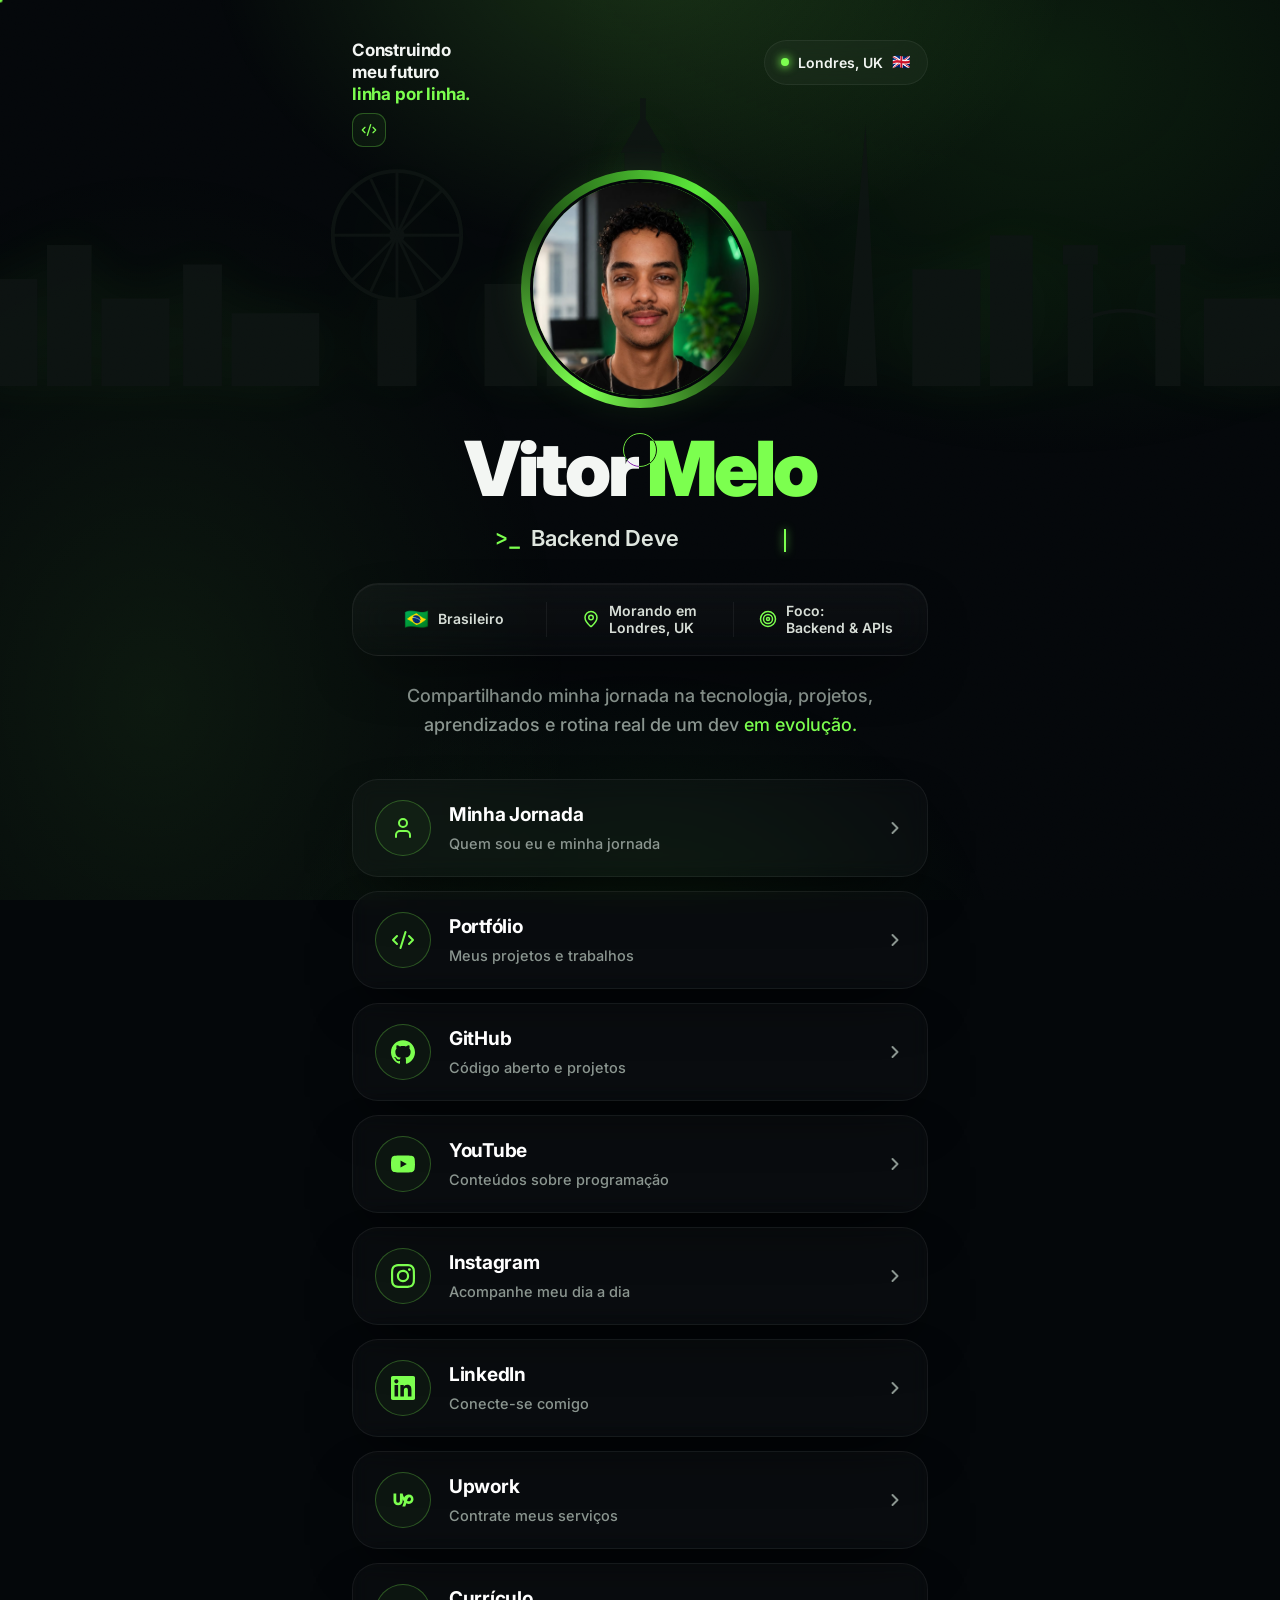
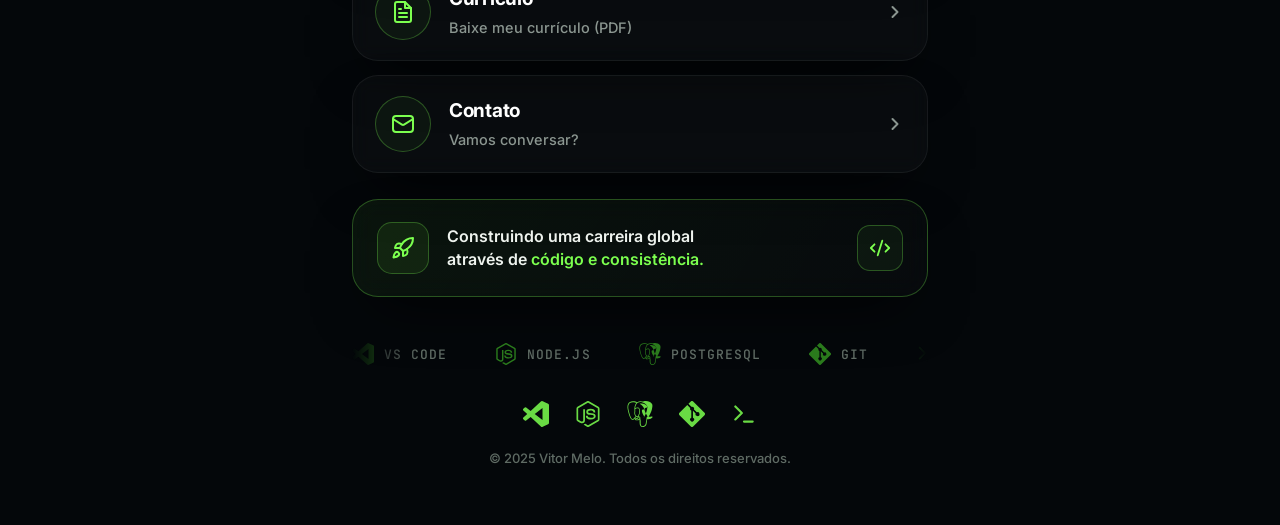
==== index.html @ 587b2565 ""feat: create premium interactive resume with PDF preview and download"" ====
<!DOCTYPE html>
<html lang="pt-BR">

<head>
    <meta charset="UTF-8" />
    <meta name="viewport" content="width=device-width, initial-scale=1.0" />
    <meta name="theme-color" content="#04070a" />
    <meta name="description"
        content="Vitor Melo — Backend Developer. Construindo uma carreira global através de código e consistência." />
    <title>Vitor Melo · Backend Developer</title>
    <link rel="preconnect" href="https://fonts.googleapis.com" />
    <link rel="preconnect" href="https://fonts.gstatic.com" crossorigin />
    <link
        href="https://fonts.googleapis.com/css2?family=Inter:wght@400;500;600;700;800;900&family=JetBrains+Mono:wght@400;500;600&display=swap"
        rel="stylesheet" />
    <link rel="stylesheet" href="pages/principal/style.css" />
</head>

<body>
    <!-- ==================== SVG SPRITE ==================== -->
    <svg class="sprite" aria-hidden="true" width="0" height="0" style="position:absolute">
        <defs>
            <symbol id="ic-user" viewBox="0 0 24 24">
                <g fill="none" stroke="currentColor" stroke-width="2" stroke-linecap="round" stroke-linejoin="round">
                    <path d="M19 21v-2a4 4 0 0 0-4-4H9a4 4 0 0 0-4 4v2" />
                    <circle cx="12" cy="7" r="4" />
                </g>
            </symbol>
            <symbol id="ic-code" viewBox="0 0 24 24">
                <g fill="none" stroke="currentColor" stroke-width="2" stroke-linecap="round" stroke-linejoin="round">
                    <path d="m18 16 4-4-4-4" />
                    <path d="m6 8-4 4 4 4" />
                    <path d="m14.5 4-5 16" />
                </g>
            </symbol>
            <symbol id="ic-file" viewBox="0 0 24 24">
                <g fill="none" stroke="currentColor" stroke-width="2" stroke-linecap="round" stroke-linejoin="round">
                    <path d="M14 2H6a2 2 0 0 0-2 2v16a2 2 0 0 0 2 2h12a2 2 0 0 0 2-2V8z" />
                    <path d="M14 2v6h6" />
                    <path d="M16 13H8" />
                    <path d="M16 17H8" />
                    <path d="M10 9H8" />
                </g>
            </symbol>
            <symbol id="ic-mail" viewBox="0 0 24 24">
                <g fill="none" stroke="currentColor" stroke-width="2" stroke-linecap="round" stroke-linejoin="round">
                    <rect width="20" height="16" x="2" y="4" rx="3" />
                    <path d="m22 7-8.97 5.7a1.94 1.94 0 0 1-2.06 0L2 7" />
                </g>
            </symbol>
            <symbol id="ic-pin" viewBox="0 0 24 24">
                <g fill="none" stroke="currentColor" stroke-width="2" stroke-linecap="round" stroke-linejoin="round">
                    <path
                        d="M20 10c0 4.993-5.539 10.193-7.399 11.799a1 1 0 0 1-1.202 0C9.539 20.193 4 14.993 4 10a8 8 0 0 1 16 0" />
                    <circle cx="12" cy="10" r="3" />
                </g>
            </symbol>
            <symbol id="ic-target" viewBox="0 0 24 24">
                <g fill="none" stroke="currentColor" stroke-width="2" stroke-linecap="round" stroke-linejoin="round">
                    <circle cx="12" cy="12" r="10" />
                    <circle cx="12" cy="12" r="6" />
                    <circle cx="12" cy="12" r="2" />
                </g>
            </symbol>
            <symbol id="ic-terminal" viewBox="0 0 24 24">
                <g fill="none" stroke="currentColor" stroke-width="2" stroke-linecap="round" stroke-linejoin="round">
                    <polyline points="4 17 10 11 4 5" />
                    <line x1="12" x2="20" y1="19" y2="19" />
                </g>
            </symbol>
            <symbol id="ic-rocket" viewBox="0 0 24 24">
                <g fill="none" stroke="currentColor" stroke-width="2" stroke-linecap="round" stroke-linejoin="round">
                    <path
                        d="M4.5 16.5c-1.5 1.26-2 5-2 5s3.74-.5 5-2c.71-.84.7-2.13-.09-2.91a2.18 2.18 0 0 0-2.91-.09z" />
                    <path
                        d="m12 15-3-3a22 22 0 0 1 2-3.95A12.88 12.88 0 0 1 22 2c0 2.72-.78 7.5-6 11a22.35 22.35 0 0 1-4 2z" />
                    <path d="M9 12H4s.55-3.03 2-4c1.62-1.08 5 0 5 0" />
                    <path d="M12 15v5s3.03-.55 4-2c1.08-1.62 0-5 0-5" />
                </g>
            </symbol>
            <symbol id="ic-chev" viewBox="0 0 24 24">
                <path fill="none" stroke="currentColor" stroke-width="2.4" stroke-linecap="round"
                    stroke-linejoin="round" d="m9 18 6-6-6-6" />
            </symbol>
            <symbol id="ic-github" viewBox="0 0 24 24">
                <path fill="currentColor"
                    d="M12 .297c-6.63 0-12 5.373-12 12 0 5.303 3.438 9.8 8.205 11.385.6.113.82-.258.82-.577 0-.285-.01-1.04-.015-2.04-3.338.724-4.042-1.61-4.042-1.61C4.422 18.07 3.633 17.7 3.633 17.7c-1.087-.744.084-.729.084-.729 1.205.084 1.838 1.236 1.838 1.236 1.07 1.835 2.809 1.305 3.495.998.108-.776.417-1.305.76-1.605-2.665-.3-5.466-1.332-5.466-5.93 0-1.31.465-2.38 1.235-3.22-.135-.303-.54-1.523.105-3.176 0 0 1.005-.322 3.3 1.23.96-.267 1.98-.399 3-.405 1.02.006 2.04.138 3 .405 2.28-1.552 3.285-1.23 3.285-1.23.645 1.653.24 2.873.12 3.176.765.84 1.23 1.91 1.23 3.22 0 4.61-2.805 5.625-5.475 5.92.42.36.81 1.096.81 2.22 0 1.606-.015 2.896-.015 3.286 0 .315.21.69.825.57C20.565 22.092 24 17.592 24 12.297c0-6.627-5.373-12-12-12" />
            </symbol>
            <symbol id="ic-youtube" viewBox="0 0 24 24">
                <path fill="currentColor"
                    d="M23.498 6.186a3.016 3.016 0 0 0-2.122-2.136C19.505 3.545 12 3.545 12 3.545s-7.505 0-9.377.505A3.017 3.017 0 0 0 .502 6.186C0 8.07 0 12 0 12s0 3.93.502 5.814a3.016 3.016 0 0 0 2.122 2.136c1.871.505 9.376.505 9.376.505s7.505 0 9.377-.505a3.015 3.015 0 0 0 2.122-2.136C24 15.93 24 12 24 12s0-3.93-.502-5.814zM9.545 15.568V8.432L15.818 12l-6.273 3.568z" />
            </symbol>
            <symbol id="ic-instagram" viewBox="0 0 24 24">
                <path fill="currentColor"
                    d="M7.0301.084c-1.2768.0602-2.1487.264-2.911.5634-.7888.3075-1.4575.72-2.1228 1.3877-.6652.6677-1.075 1.3368-1.3802 2.127-.2954.7638-.4956 1.6365-.552 2.914-.0564 1.2775-.0689 1.6882-.0626 4.947.0062 3.2586.0206 3.6671.0825 4.9473.061 1.2765.264 2.1482.5635 2.9107.308.7889.72 1.4573 1.388 2.1228.6679.6655 1.3365 1.0743 2.1285 1.38.7632.295 1.6361.4961 2.9134.552 1.2773.056 1.6884.069 4.9462.0627 3.2578-.0062 3.668-.0207 4.9478-.0814 1.28-.0607 2.147-.2652 2.9098-.5633.7889-.3086 1.4578-.72 2.1228-1.3881.665-.6682 1.0745-1.3378 1.3795-2.1284.2957-.7632.4966-1.636.552-2.9124.056-1.2809.0692-1.6898.063-4.948-.0063-3.2583-.021-3.6668-.0817-4.9465-.0607-1.2797-.264-2.1487-.5633-2.9117-.3084-.7889-.72-1.4568-1.3876-2.1228C21.2982 1.33 20.628.9208 19.8378.6165 19.074.321 18.2017.1197 16.9244.0645 15.6471.0093 15.236-.005 11.977.0014 8.718.0076 8.31.0215 7.0301.0839m.1402 21.6932c-1.17-.0509-1.8053-.2453-2.2287-.408-.5606-.216-.96-.4771-1.3819-.895-.422-.4178-.6811-.8186-.9-1.378-.1644-.4234-.3624-1.058-.4171-2.228-.0595-1.2645-.072-1.6442-.079-4.848-.007-3.2037.0053-3.583.0607-4.848.05-1.169.2456-1.805.408-2.2282.216-.5613.4762-.96.895-1.3816.4188-.4217.8184-.6814 1.3783-.9003.423-.1651 1.0575-.3614 2.227-.4171 1.2655-.06 1.6447-.072 4.848-.079 3.2033-.007 3.5835.005 4.8495.0608 1.169.0508 1.8053.2445 2.228.408.5608.216.96.4754 1.3816.895.4217.4194.6816.8176.9005 1.3787.1653.4217.3617 1.056.4169 2.2263.0602 1.2655.0739 1.645.0796 4.848.0058 3.203-.0055 3.5834-.061 4.848-.051 1.17-.245 1.8055-.408 2.2294-.216.5604-.4763.96-.8954 1.3814-.419.4215-.8181.6811-1.3783.9-.4224.1649-1.0577.3617-2.2262.4174-1.2656.0595-1.6448.072-4.8493.079-3.2045.007-3.5825-.006-4.848-.0608M16.953 5.5864A1.44 1.44 0 1 0 18.39 4.144a1.44 1.44 0 0 0-1.437 1.4424M5.8385 12.012c.0067 3.4032 2.7706 6.1557 6.173 6.1493 3.4026-.0065 6.157-2.7701 6.1506-6.1733-.0065-3.4032-2.771-6.1565-6.174-6.1498-3.403.0067-6.156 2.771-6.1496 6.1738M8 12.0077a4 4 0 1 1 4.008 3.9921A3.9996 3.9996 0 0 1 8 12.0077" />
            </symbol>
            <symbol id="ic-linkedin" viewBox="0 0 24 24">
                <path fill="currentColor"
                    d="M20.447 20.452h-3.554v-5.569c0-1.328-.027-3.037-1.852-3.037-1.853 0-2.136 1.445-2.136 2.939v5.667H9.351V9h3.414v1.561h.046c.477-.9 1.637-1.85 3.37-1.85 3.601 0 4.267 2.37 4.267 5.455v6.286zM5.337 7.433c-1.144 0-2.063-.926-2.063-2.065 0-1.138.92-2.063 2.063-2.063 1.14 0 2.064.925 2.064 2.063 0 1.139-.925 2.065-2.064 2.065zm1.782 13.019H3.555V9h3.564v11.452zM22.225 0H1.771C.792 0 0 .774 0 1.729v20.542C0 23.227.792 24 1.771 24h20.451C23.2 24 24 23.227 24 22.271V1.729C24 .774 23.2 0 22.225 0z" />
            </symbol>
            <symbol id="ic-vscode" viewBox="0 0 24 24">
                <path fill="currentColor"
                    d="M23.15 2.587L18.21.21a1.494 1.494 0 0 0-1.705.29l-9.46 8.63-4.12-3.128a.999.999 0 0 0-1.276.057L.327 7.261A1 1 0 0 0 .326 8.74L3.899 12 .326 15.26a1 1 0 0 0 .001 1.479L1.65 17.94a.999.999 0 0 0 1.276.057l4.12-3.128 9.46 8.63a1.492 1.492 0 0 0 1.704.29l4.942-2.377A1.5 1.5 0 0 0 24 20.06V3.939a1.5 1.5 0 0 0-.85-1.352zm-5.146 14.861L10.826 12l7.178-5.448v10.896z" />
            </symbol>
            <symbol id="ic-node" viewBox="0 0 24 24">
                <path fill="currentColor"
                    d="M11.998,24c-0.321,0-0.641-0.084-0.922-0.247l-2.936-1.737c-0.438-0.245-0.224-0.332-0.08-0.383 c0.585-0.203,0.703-0.25,1.328-0.604c0.065-0.037,0.151-0.023,0.218,0.017l2.256,1.339c0.082,0.045,0.197,0.045,0.272,0l8.795-5.076 c0.082-0.047,0.134-0.141,0.134-0.238V6.921c0-0.099-0.053-0.192-0.137-0.242l-8.791-5.072c-0.081-0.047-0.189-0.047-0.271,0 L3.075,6.68C2.99,6.729,2.936,6.825,2.936,6.921v10.15c0,0.097,0.054,0.189,0.137,0.235l2.409,1.392 c1.307,0.654,2.108-0.116,2.108-0.89V7.787c0-0.142,0.114-0.253,0.256-0.253h1.115c0.139,0,0.255,0.112,0.255,0.253v10.021 c0,1.745-0.95,2.745-2.604,2.745c-0.508,0-0.909,0-2.026-0.551L2.28,18.675c-0.57-0.329-0.922-0.945-0.922-1.604V6.921 c0-0.659,0.353-1.275,0.922-1.603l8.795-5.082c0.557-0.315,1.296-0.315,1.848,0l8.794,5.082c0.570,0.329,0.924,0.944,0.924,1.603 v10.15c0,0.659-0.354,1.273-0.924,1.604l-8.794,5.078C12.643,23.916,12.324,24,11.998,24z M19.099,13.993 c0-1.9-1.284-2.406-3.987-2.763c-2.731-0.361-3.009-0.548-3.009-1.187c0-0.528,0.235-1.233,2.258-1.233 c1.807,0,2.473,0.389,2.747,1.607c0.024,0.115,0.129,0.199,0.247,0.199h1.141c0.071,0,0.138-0.031,0.186-0.081 c0.048-0.054,0.074-0.123,0.067-0.196c-0.177-2.098-1.571-3.076-4.388-3.076c-2.508,0-4.004,1.058-4.004,2.833 c0,1.925,1.488,2.457,3.895,2.695c2.88,0.282,3.103,0.703,3.103,1.269c0,0.983-0.789,1.402-2.642,1.402 c-2.327,0-2.839-0.584-3.011-1.742c-0.02-0.124-0.126-0.215-0.253-0.215h-1.137c-0.141,0-0.254,0.112-0.254,0.253 c0,1.482,0.806,3.248,4.655,3.248C17.501,16.936,19.099,15.833,19.099,13.993z" />
            </symbol>
            <symbol id="ic-postgres" viewBox="0 0 24 24">
                <path fill="currentColor"
                    d="M23.5594 14.7228a.5269.5269 0 0 0-.0563-.1191c-.139-.2632-.4768-.3418-1.0074-.2321-1.6533.3411-2.2935.1312-2.5256-.0191 1.342-2.0482 2.445-4.522 3.0411-6.8297.2714-1.0507.7982-3.5237.1222-4.7316a1.5641 1.5641 0 0 0-.1509-.235C21.6931.9086 19.8007.0248 17.5099.0005c-1.4947-.0158-2.7705.3461-3.1161.4794a9.449 9.449 0 0 0-.5159-.0816 8.044 8.044 0 0 0-1.3114-.1278c-1.1822-.0184-2.2038.2642-3.0498.8406-.8573-.3211-4.7888-1.645-7.2219.0788C.9359 2.1526.3086 3.8733.4302 6.3043c.0409.818.5069 3.334 1.2423 5.7436.4598 1.5065.9387 2.7019 1.4334 3.582.553.9942 1.1259 1.5933 1.7143 1.7895.4474.1491 1.1327.1441 1.8581-.7279.8012-.9635 1.5903-1.8258 1.9446-2.2069.4351.2355.9064.3625 1.39.3772a.0569.0569 0 0 0 .0004.0041 11.0312 11.0312 0 0 0-.2472.3054c-.3389.4302-.4094.5197-1.5002.7443-.3102.064-1.1344.2339-1.1464.8115-.0025.1224.0329.2309.0919.3268.2269.4231.9216.6097 1.015.6331 1.3345.3335 2.5044.092 3.3714-.6787-.017 2.231.0775 4.4174.3454 5.0874.2212.5529.7618 1.9045 2.4692 1.9043.2505 0 .5263-.0291.8296-.0941 1.7819-.3821 2.5557-1.1696 2.855-2.9059.1503-.8707.4016-2.8753.5388-4.1012.0169-.0703.0357-.1207.057-.1362.0007-.0005.0697-.0471.4272.0307a.3673.3673 0 0 0 .0443.0068l.2539.0223.0149.001c.8468.0384 1.9114-.1426 2.5312-.4308.6438-.2988 1.8057-1.0323 1.5951-1.6698zM2.371 11.8765c-.7435-2.4358-1.1779-4.8851-1.2123-5.5719-.1086-2.1714.4171-3.6829 1.5623-4.4927 1.8367-1.2986 4.8398-.5408 6.108-.13-.0032.0032-.0066.0061-.0098.0094-2.0238 2.044-1.9758 5.536-1.9708 5.7495-.0002.0823.0066.1989.0162.3593.0348.5873.0996 1.6804-.0735 2.9184-.1609 1.1504.1937 2.2764.9728 3.0892.0806.0841.1648.1631.2518.2374-.3468.3714-1.1004 1.1926-1.9025 2.1576-.5677.6825-.9597.5517-1.0886.5087-.3919-.1307-.813-.5871-1.2381-1.3223-.4796-.839-.9635-2.0317-1.4155-3.5126zm6.0072 5.0871c-.1711-.0428-.3271-.1132-.4322-.1772.0889-.0394.2374-.0902.4833-.1409 1.2833-.2641 1.4815-.4506 1.9143-1.0002.0992-.126.2116-.2687.3673-.4426a.3549.3549 0 0 0 .0737-.1298c.1708-.1513.2724-.1099.4369-.0417.156.0646.3078.26.3695.4752.0291.1016.0619.2945-.0452.4444-.9043 1.2658-2.2216 1.2494-3.1676 1.0128zm2.094-3.988-.0525.141c-.133.3566-.2567.6881-.3334 1.003-.6674-.0021-1.3168-.2872-1.8105-.8024-.6279-.6551-.9131-1.5664-.7825-2.5004.1828-1.3079.1153-2.4468.079-3.0586-.005-.0857-.0095-.1607-.0122-.2199.2957-.2621 1.6659-.9962 2.6429-.7724.4459.1022.7176.4057.8305.928.5846 2.7038.0774 3.8307-.3302 4.7363-.084.1866-.1633.3629-.2311.5454zm7.3637 4.5725c-.0169.1768-.0358.376-.0618.5959l-.146.4383a.3547.3547 0 0 0-.0182.1077c-.0059.4747-.054.6489-.115.8693-.0634.2292-.1353.4891-.1794 1.0575-.11 1.4143-.8782 2.2267-2.4172 2.5565-1.5155.3251-1.7843-.4968-2.0212-1.2217a6.5824 6.5824 0 0 0-.0769-.2266c-.2154-.5858-.1911-1.4119-.1574-2.5551.0165-.5612-.0249-1.9013-.3302-2.6462.0044-.2932.0106-.5909.019-.8918a.3529.3529 0 0 0-.0153-.1126 1.4927 1.4927 0 0 0-.0439-.208c-.1226-.4283-.4213-.7866-.7797-.9351-.1424-.059-.4038-.1672-.7178-.0869.067-.276.1831-.5875.309-.9249l.0529-.142c.0595-.16.134-.3257.213-.5012.4265-.9476 1.0106-2.2453.3766-5.1772-.2374-1.0981-1.0304-1.6343-2.2324-1.5098-.7207.0746-1.3799.3654-1.7088.5321a5.6716 5.6716 0 0 0-.1958.1041c.0918-1.1064.4386-3.1741 1.7357-4.4823a4.0306 4.0306 0 0 1 .3033-.276.3532.3532 0 0 0 .1447-.0644c.7524-.5706 1.6945-.8506 2.802-.8325.4091.0067.8017.0339 1.1742.081 1.939.3544 3.2439 1.4468 4.0359 2.3827.8143.9623 1.2552 1.9315 1.4312 2.4543-1.3232-.1346-2.2234.1268-2.6797.779-.9926 1.4189.543 4.1729 1.2811 5.4964.1353.2426.2522.4522.2889.5413.2403.5825.5515.9713.7787 1.2552.0696.087.1372.1714.1885.245-.4008.1155-1.1208.3825-1.0552 1.717zm-1.7154-9.6111c-.0059.3508-.0542.6692-.1054 1.0017-.055.3576-.112.7274-.1264 1.1762-.0142.4368.0404.8909.0932 1.3301.1066.887.216 1.8003-.2075 2.7014a3.5272 3.5272 0 0 1-.1876-.3856c-.0527-.1276-.1669-.3326-.3251-.6162-.6156-1.1041-2.0574-3.6896-1.3193-4.7446.3795-.5427 1.3408-.5661 2.1781-.463zm.2284 7.0137c-.7262-.0509-.8853.109-.9491.109.7262-1.1995.5842-2.3862.4578-3.4385-.0519-.4318-.1009-.8396-.0885-1.2226.0129-.4061.0666-.7543.1185-1.0911.0639-.415.1288-.8443.1109-1.3505.0134-.0531.0188-.1158.0118-.1902-.0457-.4855-.5999-1.938-1.7294-3.253-.6076-.7073-1.4896-1.4972-2.6889-2.0395.5251-.1066 1.2328-.2035 2.0244-.1859 2.0515.0456 3.6746.8135 4.8242 2.2824a.908.908 0 0 1 .0667.1002c.7231 1.3556-.2762 6.2751-2.9867 10.5405z" />
            </symbol>
            <symbol id="ic-git" viewBox="0 0 24 24">
                <path fill="currentColor"
                    d="M13.09 23.549a1.54 1.54 0 0 1-2.18 0L.451 13.089a1.54 1.54 0 0 1 0-2.179l7.191-7.19 2.733 2.733a1.85 1.85 0 0 0 .964 2.326v6.66a1.849 1.849 0 1 0 1.54 0V8.957l2.508 2.508a1.85 1.85 0 1 0 1.09-1.09l-2.634-2.634a1.85 1.85 0 0 0-2.378-2.377L8.73 2.63 10.91.451a1.54 1.54 0 0 1 2.179 0l10.459 10.46a1.54 1.54 0 0 1 0 2.179z" />
            </symbol>
            <symbol id="ic-upwork" viewBox="0 0 24 24">
                <path fill="currentColor"
                    d="M17.62 6.5c-2.02 0-3.59 1.31-4.47 3.1-.67-1.28-1.18-2.78-1.48-4.18H8.94v7.02c0 1.38-.68 2.27-1.83 2.27-1.16 0-1.84-.89-1.84-2.27V5.42H2.5v7.02c0 3.05 1.79 4.93 4.61 4.93s4.6-1.88 4.6-4.93v-1.19c.39.8.83 1.56 1.34 2.22l-1.69 5.11h2.92l1.05-3.31c.77.42 1.63.66 2.55.66 2.65 0 4.62-2.03 4.62-4.72 0-2.67-1.94-4.71-4.88-4.71Zm.13 6.82c-.59 0-1.16-.19-1.68-.52l.25-.79c.4-1.28 1.08-2.85 2.18-2.85.91 0 1.47.78 1.47 1.99 0 1.27-.89 2.17-2.22 2.17Z" />
            </symbol>
        </defs>
    </svg>

    <!-- ==================== FIXED DECORATIVE LAYERS ==================== -->
    <div class="fx-glow" aria-hidden="true"></div>
    <div class="fx-grain" aria-hidden="true"></div>
    <div class="fx-skyline" aria-hidden="true" data-parallax="0.18">
        <svg viewBox="0 0 1440 360" preserveAspectRatio="xMidYMax meet">
            <g fill="currentColor">
                <rect x="40" y="250" width="60" height="110" />
                <rect x="110" y="215" width="46" height="145" />
                <rect x="166" y="270" width="70" height="90" />
                <rect x="250" y="235" width="40" height="125" />
                <rect x="300" y="285" width="90" height="75" />
                <!-- London Eye -->
                <circle cx="470" cy="205" r="66" fill="none" stroke="currentColor" stroke-width="4" />
                <circle cx="470" cy="205" r="8" />
                <g stroke="currentColor" stroke-width="3">
                    <line x1="470" y1="139" x2="470" y2="271" />
                    <line x1="404" y1="205" x2="536" y2="205" />
                    <line x1="423" y1="158" x2="517" y2="252" />
                    <line x1="517" y1="158" x2="423" y2="252" />
                    <line x1="443" y1="147" x2="497" y2="263" />
                    <line x1="497" y1="147" x2="443" y2="263" />
                </g>
                <rect x="450" y="271" width="40" height="89" />
                <rect x="560" y="255" width="54" height="105" />
                <rect x="624" y="225" width="42" height="135" />
                <!-- Big Ben -->
                <rect x="700" y="150" width="46" height="210" />
                <rect x="704" y="120" width="38" height="34" />
                <polygon points="700,120 746,120 723,80" />
                <rect x="720" y="64" width="6" height="20" />
                <rect x="756" y="200" width="120" height="160" />
                <rect x="820" y="170" width="30" height="30" />
                <!-- Shard -->
                <polygon points="930,360 964,360 952,90" />
                <rect x="1000" y="240" width="70" height="120" />
                <rect x="1080" y="205" width="44" height="155" />
                <!-- Tower Bridge -->
                <rect x="1160" y="230" width="26" height="130" />
                <rect x="1250" y="230" width="26" height="130" />
                <path d="M1160 300 Q1218 265 1276 300" fill="none" stroke="currentColor" stroke-width="4" />
                <rect x="1155" y="215" width="36" height="20" />
                <rect x="1245" y="215" width="36" height="20" />
                <rect x="1300" y="270" width="80" height="90" />
                <rect x="1380" y="245" width="30" height="115" />
            </g>
        </svg>
    </div>

    <div class="cursor" data-cursor aria-hidden="true"></div>
    <div class="cursor-dot" data-cursor-dot aria-hidden="true"></div>

    <!-- ==================== SCROLL CONTENT ==================== -->
    <div class="scroll" data-scroll>
        <main class="shell">

            <!-- Topbar -->
            <header class="topbar">
                <div class="brand" data-reveal>
                    <span class="brand-line">Construindo</span>
                    <span class="brand-line">meu futuro</span>
                    <span class="brand-line accent">linha por linha.</span>
                    <span class="brand-code"><svg class="i16">
                            <use href="#ic-code" />
                        </svg></span>
                </div>
                <div class="loc-pill" data-reveal data-magnetic data-testid="location-pill">
                    <span class="loc-dot"></span>
                    <span>Londres, UK</span>
                    <span class="flag">🇬🇧</span>
                </div>
            </header>

            <!-- Hero -->
            <section class="hero">
                <div class="avatar-wrap" data-reveal data-tilt data-testid="profile-avatar">
                    <div class="avatar-ring"></div>
                    <div class="avatar-glow"></div>
                    <img src="assets/perfil.jpeg" alt="Vitor Melo" class="avatar-img" loading="eager" />
                </div>

                <h1 class="name" data-testid="hero-name" aria-label="Vitor Melo">
                    <span class="reveal-line"><span class="reveal-inner">Vitor <span
                                class="accent">Melo</span></span></span>
                </h1>

                <p class="role" data-reveal data-testid="hero-role">
                    <span class="role-prompt">&gt;_</span>
                    <span class="role-typed"><span class="role-text" data-role-text aria-live="polite">Backend
                            Developer</span><span class="role-caret" aria-hidden="true"></span></span>
                </p>

                <div class="badges" data-reveal data-testid="hero-badges">
                    <div class="badge">
                        <span class="badge-ic flag">🇧🇷</span>
                        <span class="badge-txt">Brasileiro</span>
                    </div>
                    <span class="badge-sep"></span>
                    <div class="badge">
                        <span class="badge-ic"><svg class="i18">
                                <use href="#ic-pin" />
                            </svg></span>
                        <span class="badge-txt">Morando em<br />Londres, UK</span>
                    </div>
                    <span class="badge-sep"></span>
                    <div class="badge">
                        <span class="badge-ic"><svg class="i18">
                                <use href="#ic-target" />
                            </svg></span>
                        <span class="badge-txt">Foco:<br />Backend &amp; APIs</span>
                    </div>
                </div>

                <p class="desc" data-reveal data-testid="hero-description">
                    Compartilhando minha jornada na tecnologia, projetos, aprendizados e rotina real de um dev <span
                        class="accent">em evolução.</span>
                </p>
            </section>

            <!-- Link cards -->
            <section class="links" data-testid="links-section">
                <a href="pages/about/home.html" class="card" data-reveal data-magnetic data-testid="card-comece">
                    <span class="card-icon"><svg class="i24">
                            <use href="#ic-user" />
                        </svg></span>
                    <span class="card-body">
                        <span class="card-title">Minha Jornada</span>
                        <span class="card-sub">Quem sou eu e minha jornada</span>
                    </span>
                    <span class="card-chev"><svg class="i20">
                            <use href="#ic-chev" />
                        </svg></span>
                </a>

                <a href="https://vitordutramelo.github.io/premium-dev-portfolio" target="_blank" class="card"
                    data-reveal data-magnetic data-testid="card-portfolio">
                    <span class="card-icon"><svg class="i24">
                            <use href="#ic-code" />
                        </svg></span>
                    <span class="card-body">
                        <span class="card-title">Portfólio</span>
                        <span class="card-sub">Meus projetos e trabalhos</span>
                    </span>
                    <span class="card-chev"><svg class="i20">
                            <use href="#ic-chev" />
                        </svg></span>
                </a>

                <a href="https://github.com/VitorDutraMelo" target="_blank" class="card" data-reveal data-magnetic
                    data-testid="card-github">
                    <span class="card-icon"><svg class="i24">
                            <use href="#ic-github" />
                        </svg></span>
                    <span class="card-body">
                        <span class="card-title">GitHub</span>
                        <span class="card-sub">Código aberto e projetos</span>
                    </span>
                    <span class="card-chev"><svg class="i20">
                            <use href="#ic-chev" />
                        </svg></span>
                </a>

                <a href="#" class="card" data-reveal data-magnetic data-testid="card-youtube">
                    <span class="card-icon"><svg class="i24">
                            <use href="#ic-youtube" />
                        </svg></span>
                    <span class="card-body">
                        <span class="card-title">YouTube</span>
                        <span class="card-sub">Conteúdos sobre programação</span>
                    </span>
                    <span class="card-chev"><svg class="i20">
                            <use href="#ic-chev" />
                        </svg></span>
                </a>

                <a href="https://www.instagram.com/vitormelodev" target="_blank" class="card" data-reveal data-magnetic
                    data-testid="card-instagram">
                    <span class="card-icon"><svg class="i24">
                            <use href="#ic-instagram" />
                        </svg></span>
                    <span class="card-body">
                        <span class="card-title">Instagram</span>
                        <span class="card-sub">Acompanhe meu dia a dia</span>
                    </span>
                    <span class="card-chev"><svg class="i20">
                            <use href="#ic-chev" />
                        </svg></span>
                </a>

                <a href="https://www.linkedin.com/in/vitordutramelo" target="_blank" class="card" data-reveal
                    data-magnetic data-testid="card-linkedin">
                    <span class="card-icon"><svg class="i24">
                            <use href="#ic-linkedin" />
                        </svg></span>
                    <span class="card-body">
                        <span class="card-title">LinkedIn</span>
                        <span class="card-sub">Conecte-se comigo</span>
                    </span>
                    <span class="card-chev"><svg class="i20">
                            <use href="#ic-chev" />
                        </svg></span>
                </a>


                                <a href="https://www.upwork.com/freelancers/~01e30ec07ae8c37219?mp_source=share" target="_blank" rel="noopener noreferrer"
                    class="card" data-reveal data-magnetic data-testid="card-upwork">
                    <span class="card-icon">
                        <svg class="i24">
                            <use href="#ic-upwork"></use>
                        </svg>
                    </span>

                    <span class="card-body">
                        <span class="card-title">Upwork</span>
                        <span class="card-sub">Contrate meus serviços</span>
                    </span>

                    <span class="card-chev">
                        <svg class="i20">
                            <use href="#ic-chev"></use>
                        </svg>
                    </span>
                </a>

                 <a href="./pages/resume/index.html" class="card" data-reveal
                    data-magnetic data-testid="card-curriculo">
                    <span class="card-icon"><svg class="i24">
                            <use href="#ic-file" />
                        </svg></span>
                    <span class="card-body">
                        <span class="card-title">Currículo</span>
                        <span class="card-sub">Baixe meu currículo (PDF)</span>
                    </span>
                    <span class="card-chev"><svg class="i20">
                            <use href="#ic-chev" />
                        </svg></span>
                </a>

                <a href="mailto:vitordutra1126@gmail.com" class="card" data-reveal data-magnetic
                    data-testid="card-contato">
                    <span class="card-icon"><svg class="i24">
                            <use href="#ic-mail" />
                        </svg></span>
                    <span class="card-body">
                        <span class="card-title">Contato</span>
                        <span class="card-sub">Vamos conversar?</span>
                    </span>
                    <span class="card-chev"><svg class="i20">
                            <use href="#ic-chev" />
                        </svg></span>
                </a>
            </section>

            <!-- Highlight -->
            <a href="#" class="highlight" data-reveal data-magnetic data-testid="highlight-card">
                <span class="hl-icon"><svg class="i24">
                        <use href="#ic-rocket" />
                    </svg></span>
                <span class="hl-text">Construindo uma carreira global<br />através de <span class="accent">código e
                        consistência.</span></span>
                <span class="hl-code"><svg class="i22">
                        <use href="#ic-code" />
                    </svg></span>
            </a>

            <!-- Footer -->
            <footer class="footer" data-reveal data-testid="footer">
                <div class="tech-marquee" aria-hidden="true">
                    <div class="tech-track">
                        <span class="tech-item"><svg class="i22">
                                <use href="#ic-vscode" />
                            </svg>VS Code</span>
                        <span class="tech-item"><svg class="i22">
                                <use href="#ic-node" />
                            </svg>Node.js</span>
                        <span class="tech-item"><svg class="i22">
                                <use href="#ic-postgres" />
                            </svg>PostgreSQL</span>
                        <span class="tech-item"><svg class="i22">
                                <use href="#ic-git" />
                            </svg>Git</span>
                        <span class="tech-item"><svg class="i22">
                                <use href="#ic-terminal" />
                            </svg>Terminal</span>
                        <span class="tech-item"><svg class="i22">
                                <use href="#ic-vscode" />
                            </svg>VS Code</span>
                        <span class="tech-item"><svg class="i22">
                                <use href="#ic-node" />
                            </svg>Node.js</span>
                        <span class="tech-item"><svg class="i22">
                                <use href="#ic-postgres" />
                            </svg>PostgreSQL</span>
                        <span class="tech-item"><svg class="i22">
                                <use href="#ic-git" />
                            </svg>Git</span>
                        <span class="tech-item"><svg class="i22">
                                <use href="#ic-terminal" />
                            </svg>Terminal</span>
                    </div>
                </div>
                <div class="tech-icons">
                    <span class="tech-ic" title="VS Code"><svg class="i26">
                            <use href="#ic-vscode" />
                        </svg></span>
                    <span class="tech-ic" title="Node.js"><svg class="i26">
                            <use href="#ic-node" />
                        </svg></span>
                    <span class="tech-ic" title="PostgreSQL"><svg class="i26">
                            <use href="#ic-postgres" />
                        </svg></span>
                    <span class="tech-ic" title="Git"><svg class="i26">
                            <use href="#ic-git" />
                        </svg></span>
                    <span class="tech-ic" title="Terminal"><svg class="i26">
                            <use href="#ic-terminal" />
                        </svg></span>
                </div>
                <p class="copy">© 2025 Vitor Melo. Todos os direitos reservados.</p>
            </footer>

        </main>
    </div>

    <script src="pages/principal/script.js"></script>
</body>

</html>
---- pages/principal/style.css ----
/* =====================================================
   Vitor Melo — Backend Developer · premium landing
   ===================================================== */

:root {
  --bg: #04070a;
  --bg-2: #060c0a;
  --green: #7CFF4F;
  --green-2: #5be83a;
  --green-deep: #2a7a1c;
  --text: #f3f6f3;
  --muted: #8b9690;
  --muted-2: #5f6b64;
  --card: rgba(255, 255, 255, 0.022);
  --card-hover: rgba(124, 255, 79, 0.05);
  --border: rgba(255, 255, 255, 0.06);
  --border-green: rgba(124, 255, 79, 0.28);
  --radius: 26px;
  --radius-lg: 32px;
  --ease: cubic-bezier(0.22, 1, 0.36, 1);
  --t: 300ms;
  --shadow: 0 24px 60px -24px rgba(0, 0, 0, 0.9);
  --glow: 0 0 40px -8px rgba(124, 255, 79, 0.45);
}

* { margin: 0; padding: 0; box-sizing: border-box; }

html { -webkit-text-size-adjust: 100%; scroll-behavior: smooth; }

body {
  font-family: 'Inter', system-ui, sans-serif;
  background: var(--bg);
  color: var(--text);
  line-height: 1.5;
  overflow-x: hidden;
  -webkit-font-smoothing: antialiased;
  text-rendering: optimizeLegibility;
  cursor: none;
}

body.loading { overflow: hidden; }

::selection { background: rgba(124, 255, 79, 0.28); color: #fff; }

a { text-decoration: none; color: inherit; }

svg { display: block; }
.i16 { width: 16px; height: 16px; }
.i18 { width: 18px; height: 18px; }
.i20 { width: 20px; height: 20px; }
.i22 { width: 22px; height: 22px; }
.i24 { width: 24px; height: 24px; }
.i26 { width: 26px; height: 26px; }

.accent { color: var(--green); }

/* ============ FIXED FX LAYERS ============ */
.fx-glow {
  position: fixed; inset: 0; z-index: 0; pointer-events: none;
  background:
    radial-gradient(720px 520px at 50% -6%, rgba(124, 255, 79, 0.16), transparent 60%),
    radial-gradient(900px 700px at 82% 8%, rgba(40, 122, 28, 0.20), transparent 55%),
    radial-gradient(700px 900px at 12% 78%, rgba(124, 255, 79, 0.07), transparent 60%),
    radial-gradient(600px 500px at 50% 108%, rgba(40, 122, 28, 0.16), transparent 60%);
}

.fx-grain {
  position: fixed; inset: 0; z-index: 2; pointer-events: none; opacity: 0.05;
  background-image: url("data:image/svg+xml,%3Csvg xmlns='http://www.w3.org/2000/svg' width='140' height='140'%3E%3Cfilter id='n'%3E%3CfeTurbulence type='fractalNoise' baseFrequency='0.85' numOctaves='3' stitchTiles='stitch'/%3E%3C/filter%3E%3Crect width='100%25' height='100%25' filter='url(%23n)'/%3E%3C/svg%3E");
  mix-blend-mode: overlay;
}

.fx-skyline {
  position: fixed; z-index: 1; pointer-events: none;
  top: 4%; left: 50%; transform: translateX(-50%);
  width: min(1400px, 132vw); color: #0e1512; opacity: 0.9;
  will-change: transform;
}
.fx-skyline svg { width: 100%; height: auto;
  filter: drop-shadow(0 0 30px rgba(124, 255, 79, 0.06)); }

/* ============ CUSTOM CURSOR ============ */
.cursor, .cursor-dot {
  position: fixed; top: 0; left: 0; z-index: 9999; pointer-events: none;
  border-radius: 50%; mix-blend-mode: difference;
}
.cursor {
  width: 34px; height: 34px; border: 1.5px solid rgba(124, 255, 79, 0.9);
  transform: translate(-50%, -50%);
  transition: width .3s var(--ease), height .3s var(--ease), background .3s var(--ease), border-color .3s var(--ease);
}
.cursor-dot {
  width: 5px; height: 5px; background: var(--green); transform: translate(-50%, -50%);
}
.cursor.hovering { width: 58px; height: 58px; background: rgba(124, 255, 79, 0.12); border-color: transparent; }

/* ============ SCROLL WRAPPER (lerp smooth) ============ */
.scroll { position: relative; z-index: 3; width: 100%; will-change: transform; }

/* ============ SHELL ============ */
.shell {
  position: relative;
  max-width: 620px;
  margin: 0 auto;
  padding: 40px 22px 56px;
}

/* ============ TOPBAR ============ */
.topbar {
  display: flex; align-items: flex-start; justify-content: space-between;
  gap: 20px; margin-bottom: 26px;
}
.brand { display: flex; flex-direction: column; position: relative; }
.brand-line { font-size: 17px; font-weight: 700; letter-spacing: -0.01em; line-height: 1.28; }
.brand-code {
  margin-top: 8px; width: 34px; height: 34px; border-radius: 11px;
  display: grid; place-items: center; color: var(--green);
  border: 1px solid var(--border-green); background: rgba(124, 255, 79, 0.05);
}

.loc-pill {
  display: inline-flex; align-items: center; gap: 9px;
  padding: 10px 16px; border-radius: 999px;
  background: rgba(255, 255, 255, 0.03);
  border: 1px solid var(--border);
  backdrop-filter: blur(14px); -webkit-backdrop-filter: blur(14px);
  font-size: 14px; font-weight: 600; white-space: nowrap;
  box-shadow: var(--shadow);
  transition: border-color var(--t) var(--ease), background var(--t) var(--ease), transform var(--t) var(--ease);
}
.loc-pill:hover { border-color: var(--border-green); background: rgba(124, 255, 79, 0.06); }
.loc-dot {
  width: 8px; height: 8px; border-radius: 50%; background: var(--green);
  box-shadow: 0 0 10px 1px var(--green); animation: pulse 2.4s var(--ease) infinite;
}
.flag { font-size: 15px; }
@keyframes pulse { 0%,100% { opacity: 1; transform: scale(1); } 50% { opacity: .5; transform: scale(.82); } }

/* ============ HERO ============ */
.hero { text-align: center; }

.avatar-wrap {
  position: relative; width: 232px; height: 232px; margin: 6px auto 26px;
  border-radius: 50%; will-change: transform;
  transition: transform 300ms var(--ease);
}
.avatar-wrap:hover { transform: scale(1.04); }
.avatar-wrap:hover .avatar-glow { opacity: 1; transform: scale(1.14); }
.avatar-wrap:hover .avatar-img { box-shadow: 0 0 36px 4px rgba(124, 255, 79, 0.5); }
.avatar-ring {
  position: absolute; inset: -3px; border-radius: 50%;
  background: conic-gradient(from 210deg, var(--green), #1c4b12, var(--green-2), #123a0b, var(--green));
  filter: blur(0.4px);
  animation: spin 8s linear infinite;
}
.avatar-glow {
  position: absolute; inset: -22px; border-radius: 50%; z-index: -1;
  background: radial-gradient(circle, rgba(124,255,79,0.42), transparent 68%);
  filter: blur(14px);
  transition: opacity 300ms var(--ease), transform 300ms var(--ease);
}
.avatar-img {
  position: absolute; inset: 6px; width: calc(100% - 12px); height: calc(100% - 12px);
  border-radius: 50%; object-fit: cover; object-position: center 22%;
  border: 3px solid var(--bg);
  transition: box-shadow 300ms var(--ease);
}
@keyframes spin { to { transform: rotate(360deg); } }

.name {
  font-size: clamp(52px, 12vw, 76px); font-weight: 900; letter-spacing: -0.04em;
  line-height: 0.98; margin-bottom: 12px;
}
.reveal-line { display: block; overflow: hidden; padding-bottom: 4px; }
.reveal-inner { display: block; }

.role {
  display: inline-flex; align-items: center; gap: 10px;
  font-size: 22px; font-weight: 600; color: #dfe6df; margin-bottom: 28px;
}
.role-prompt { font-family: 'JetBrains Mono', monospace; color: var(--green); font-weight: 600; }
.role-typed { display: inline-flex; align-items: center; }
.role-text { display: inline-block; min-width: 18ch; text-align: left; }
.role-caret {
  display: inline-block; width: 2px; height: 1.05em; margin-left: 1px;
  background: var(--green); box-shadow: 0 0 8px rgba(124,255,79,0.8);
  animation: caret 1.05s steps(1) infinite; transform: translateY(2px);
}
@keyframes caret { 0%,50% { opacity: 1; } 51%,100% { opacity: 0; } }

/* Badges glass card */
.badges {
  display: flex; align-items: center; justify-content: center; gap: 6px;
  padding: 18px 14px; border-radius: var(--radius);
  background: linear-gradient(180deg, rgba(255,255,255,0.035), rgba(255,255,255,0.012));
  border: 1px solid var(--border);
  backdrop-filter: blur(18px); -webkit-backdrop-filter: blur(18px);
  box-shadow: var(--shadow), inset 0 1px 0 rgba(255,255,255,0.04);
  margin-bottom: 26px;
}
.badge { display: flex; align-items: center; gap: 9px; flex: 1; justify-content: center; padding: 0 4px; }
.badge-ic { color: var(--green); display: grid; place-items: center; flex-shrink: 0; }
.badge-ic.flag { font-size: 20px; }
.badge-txt { font-size: 14px; font-weight: 600; color: #d7ded7; text-align: left; line-height: 1.25; }
.badge-sep { width: 1px; align-self: stretch; background: var(--border); }

.desc {
  font-size: 18px; line-height: 1.6; color: var(--muted); font-weight: 500;
  max-width: 500px; margin: 0 auto 40px;
}

/* ============ LINK CARDS ============ */
.links { display: flex; flex-direction: column; gap: 14px; }

.card {
  position: relative; display: flex; align-items: center; gap: 18px;
  padding: 20px 22px; border-radius: var(--radius);
  background: var(--card);
  border: 1px solid var(--border);
  backdrop-filter: blur(10px); -webkit-backdrop-filter: blur(10px);
  box-shadow: var(--shadow);
  overflow: hidden;
  transition: transform var(--t) var(--ease), border-color var(--t) var(--ease), background var(--t) var(--ease), box-shadow var(--t) var(--ease);
  will-change: transform;
}
.card::before {
  content: ""; position: absolute; inset: 0; border-radius: inherit; opacity: 0;
  background: radial-gradient(340px circle at var(--mx, 50%) var(--my, 50%), rgba(124,255,79,0.10), transparent 62%);
  transition: opacity var(--t) var(--ease);
}
.card:hover {
  transform: translateY(-3px);
  border-color: rgba(124, 255, 79, 0.42);
  background: var(--card-hover);
  box-shadow: 0 30px 70px -28px rgba(0,0,0,0.95), 0 0 0 1px rgba(124,255,79,0.18), var(--glow);
}
.card:hover::before { opacity: 1; }
.card:active { transform: translateY(-1px) scale(0.994); }

.card-icon {
  flex-shrink: 0; width: 56px; height: 56px; border-radius: 50%;
  display: grid; place-items: center; color: var(--green);
  border: 1.5px solid var(--border-green);
  background: rgba(124, 255, 79, 0.045);
  transition: transform var(--t) var(--ease), box-shadow var(--t) var(--ease), background var(--t) var(--ease);
}
.card:hover .card-icon {
  transform: scale(1.06); background: rgba(124,255,79,0.1);
  box-shadow: 0 0 22px -4px rgba(124,255,79,0.6);
}
.card-body { flex: 1; display: flex; flex-direction: column; gap: 3px; min-width: 0; }
.card-title { font-size: 19px; font-weight: 700; letter-spacing: -0.015em; color: #fff; }
.card-sub { font-size: 14.5px; color: var(--muted); font-weight: 500; }
.card-chev {
  flex-shrink: 0; color: var(--muted); display: grid; place-items: center;
  transition: transform var(--t) var(--ease), color var(--t) var(--ease);
}
.card:hover .card-chev { color: var(--green); transform: translateX(5px); }

/* ============ HIGHLIGHT ============ */
.highlight {
  position: relative; display: flex; align-items: center; gap: 18px;
  margin-top: 26px; padding: 22px 24px; border-radius: var(--radius);
  background: linear-gradient(120deg, rgba(124,255,79,0.06), rgba(255,255,255,0.014));
  border: 1px solid var(--border-green);
  backdrop-filter: blur(12px); -webkit-backdrop-filter: blur(12px);
  box-shadow: var(--shadow);
  transition: transform var(--t) var(--ease), box-shadow var(--t) var(--ease), background var(--t) var(--ease);
  will-change: transform;
}
.highlight:hover { transform: translateY(-4px); box-shadow: 0 30px 70px -28px rgba(0,0,0,0.95), var(--glow); }
.hl-icon {
  flex-shrink: 0; width: 52px; height: 52px; border-radius: 15px; display: grid; place-items: center;
  color: var(--green); border: 1px solid var(--border-green); background: rgba(124,255,79,0.07);
}
.hl-text { flex: 1; font-size: 16px; font-weight: 600; line-height: 1.45; color: #eef3ee; }
.hl-code {
  flex-shrink: 0; width: 46px; height: 46px; border-radius: 13px; display: grid; place-items: center;
  color: var(--green); border: 1px solid var(--border-green); background: rgba(124,255,79,0.05);
  transition: transform var(--t) var(--ease);
}
.highlight:hover .hl-code { transform: scale(1.08) rotate(-4deg); }

/* ============ FOOTER ============ */
.footer { margin-top: 46px; text-align: center; }

.tech-marquee {
  position: relative; overflow: hidden; margin-bottom: 30px;
  -webkit-mask-image: linear-gradient(90deg, transparent, #000 12%, #000 88%, transparent);
  mask-image: linear-gradient(90deg, transparent, #000 12%, #000 88%, transparent);
}
.tech-track { display: inline-flex; gap: 48px; white-space: nowrap; animation: marquee 26s linear infinite; }
.tech-item {
  display: inline-flex; align-items: center; gap: 10px;
  font-family: 'JetBrains Mono', monospace; font-size: 13px; font-weight: 500;
  color: var(--muted-2); text-transform: uppercase; letter-spacing: 0.08em;
}
.tech-item svg { color: var(--green-deep); }
@keyframes marquee { to { transform: translateX(-50%); } }

.tech-icons { display: flex; align-items: center; justify-content: center; gap: 26px; margin-bottom: 22px; }
.tech-ic {
  color: var(--green); opacity: 0.85; cursor: pointer;
  transition: transform var(--t) var(--ease), opacity var(--t) var(--ease), filter var(--t) var(--ease);
}
.tech-ic:hover {
  transform: translateY(-4px) scale(1.14); opacity: 1;
  filter: drop-shadow(0 0 12px rgba(124,255,79,0.7));
}

.copy { font-size: 13px; color: var(--muted-2); font-weight: 500; }

/* ============ REVEAL ANIMATIONS ============ */
[data-reveal] { opacity: 0; transform: translateY(26px); transition: opacity .8s var(--ease), transform .8s var(--ease); }
[data-reveal].in { opacity: 1; transform: none; }

.reveal-inner { transform: translateY(105%); transition: transform 1s var(--ease); }
.name.in .reveal-inner { transform: none; }

.avatar-wrap[data-reveal] { transform: translateY(26px) scale(0.9); }
.avatar-wrap[data-reveal].in { transform: none; }

@media (prefers-reduced-motion: reduce) {
  * { animation: none !important; transition: none !important; }
  [data-reveal], .reveal-inner { opacity: 1 !important; transform: none !important; }
  body { cursor: auto; }
  .cursor, .cursor-dot { display: none; }
}

/* ============ RESPONSIVE ============ */
@media (max-width: 560px) {
  .shell { padding: 28px 16px 44px; }
  .topbar { margin-bottom: 20px; }
  .brand-line { font-size: 15px; }
  .loc-pill { padding: 8px 13px; font-size: 12.5px; }
  .avatar-wrap { width: 188px; height: 188px; }
  .role { font-size: 19px; }
  .role-text { min-width: 15ch; }
  .badges { gap: 4px; padding: 16px 8px; }
  .badge { flex-direction: column; gap: 7px; text-align: center; padding: 0 4px; }
  .badge-txt { font-size: 12px; text-align: center; line-height: 1.3; }
  .badge-ic.flag { font-size: 18px; }
  .desc { font-size: 16px; }
  .card { padding: 16px 16px; gap: 14px; }
  .card-icon { width: 48px; height: 48px; }
  .card-title { font-size: 17px; }
  .card-sub { font-size: 13px; }
  .hl-text { font-size: 14.5px; }
  .tech-icons { gap: 18px; }
}

@media (max-width: 380px) {
  .shell { padding: 24px 12px 40px; }
  .badges { gap: 2px; padding: 14px 6px; }
  .badge { gap: 6px; padding: 0 2px; }
  .badge-txt { font-size: 10.5px; }
  .badge-ic svg { width: 16px; height: 16px; }
  .badge-ic.flag { font-size: 16px; }
  .role { font-size: 17px; gap: 7px; }
  .role-text { min-width: 14ch; }
  .avatar-wrap { width: 168px; height: 168px; }
}

@media (hover: none) { body { cursor: auto; } .cursor, .cursor-dot { display: none; } }
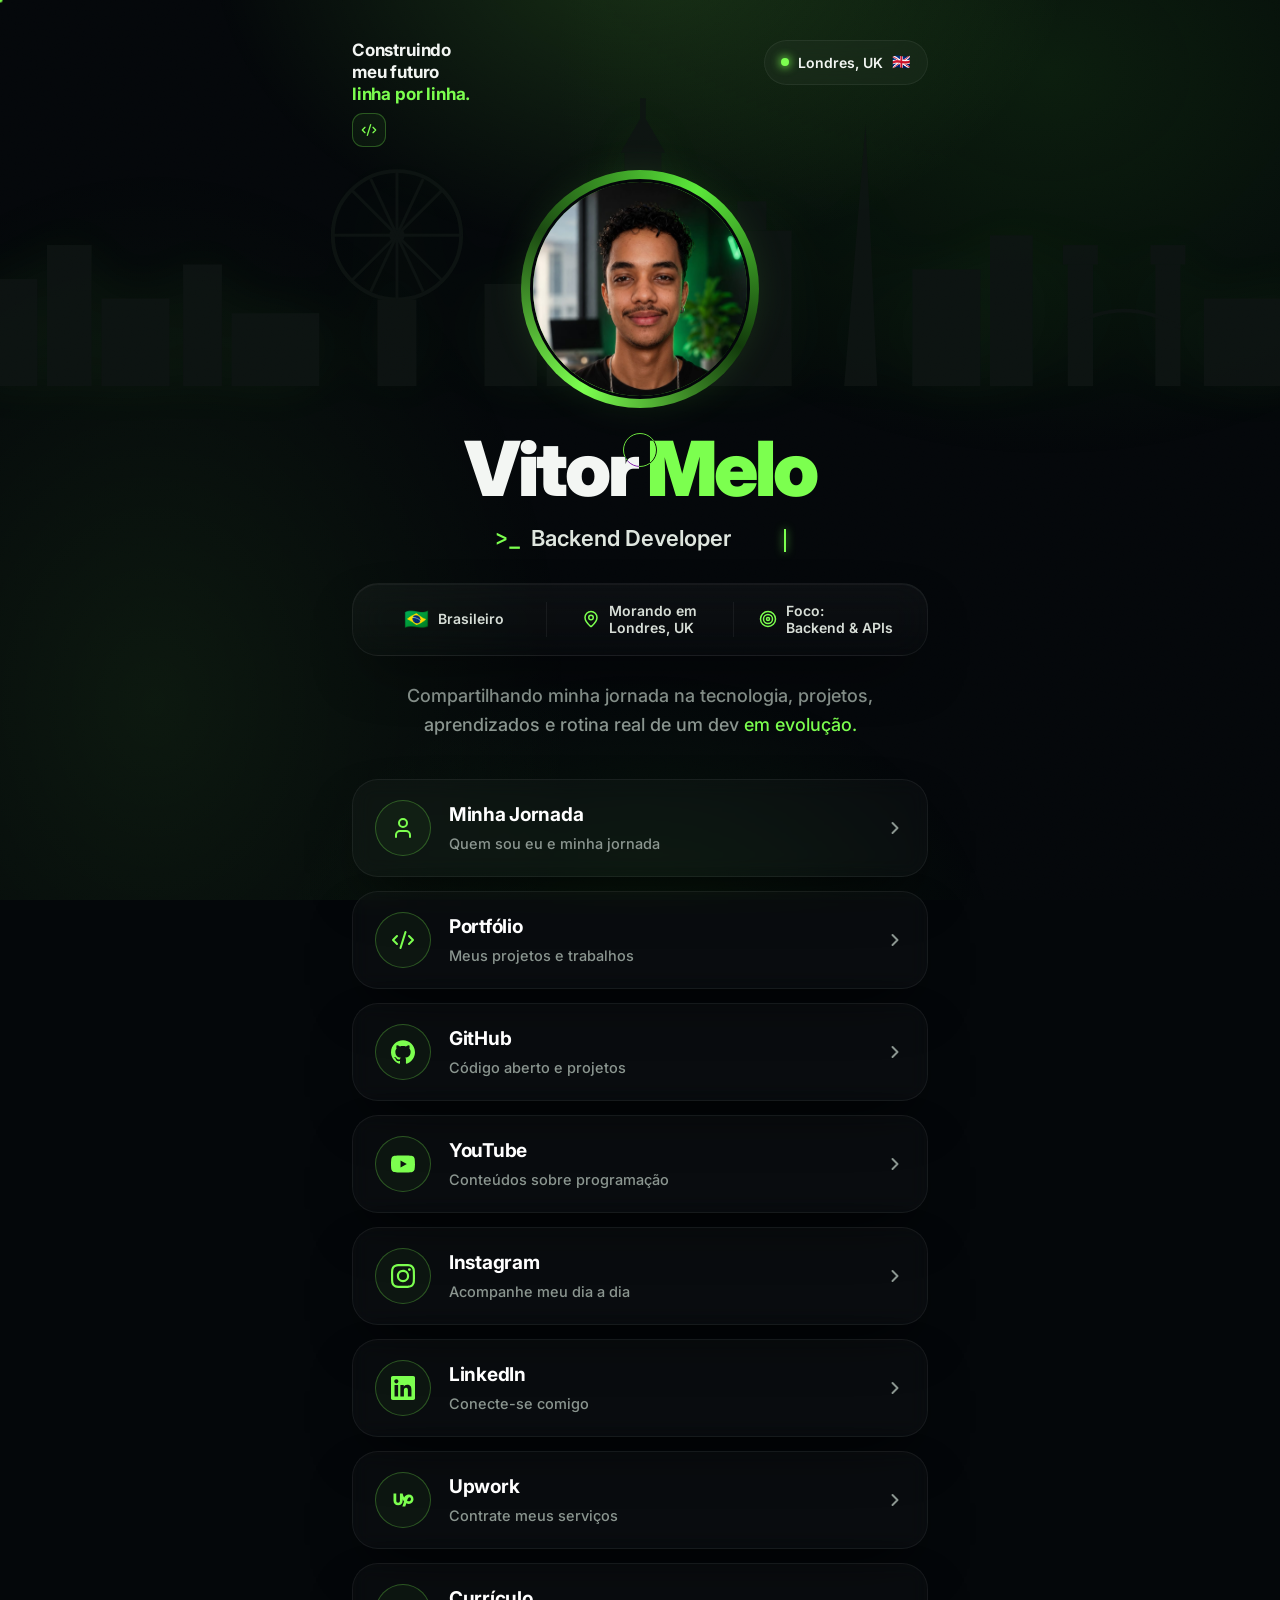
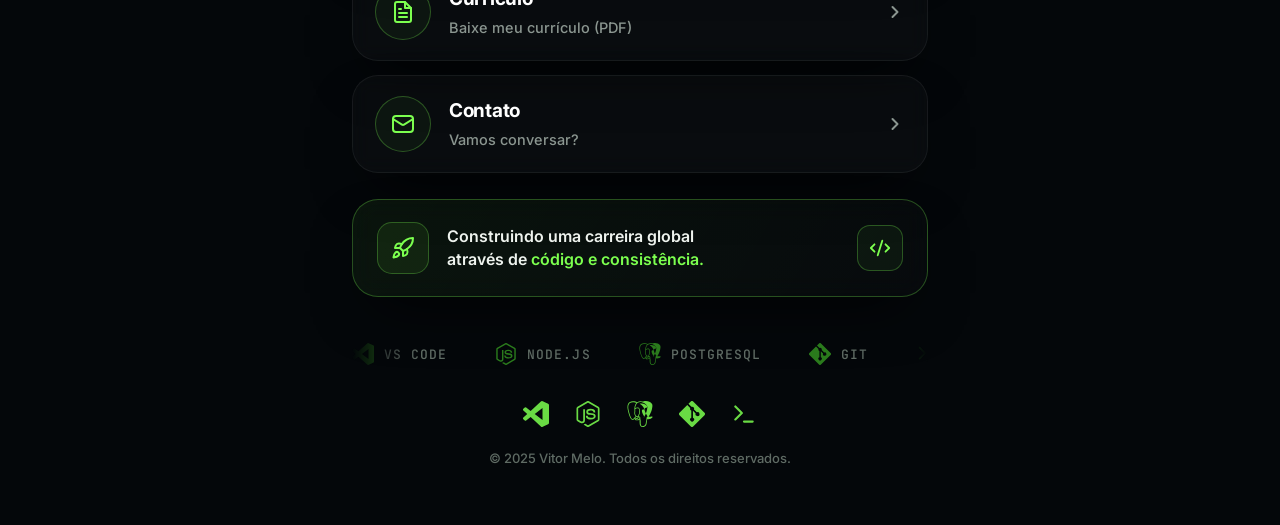
==== commit dc5ea9fb: ""feat: improve developer hub UI and user experience"" ====
--- a/index.html
+++ b/index.html
@@ -10,6 +10,7 @@
     <title>Vitor Melo · Backend Developer</title>
     <link rel="preconnect" href="https://fonts.googleapis.com" />
     <link rel="preconnect" href="https://fonts.gstatic.com" crossorigin />
+    <link rel="icon" type="image/png" href="assets/favicon-32x32.png" />
     <link
         href="https://fonts.googleapis.com/css2?family=Inter:wght@400;500;600;700;800;900&family=JetBrains+Mono:wght@400;500;600&display=swap"
         rel="stylesheet" />
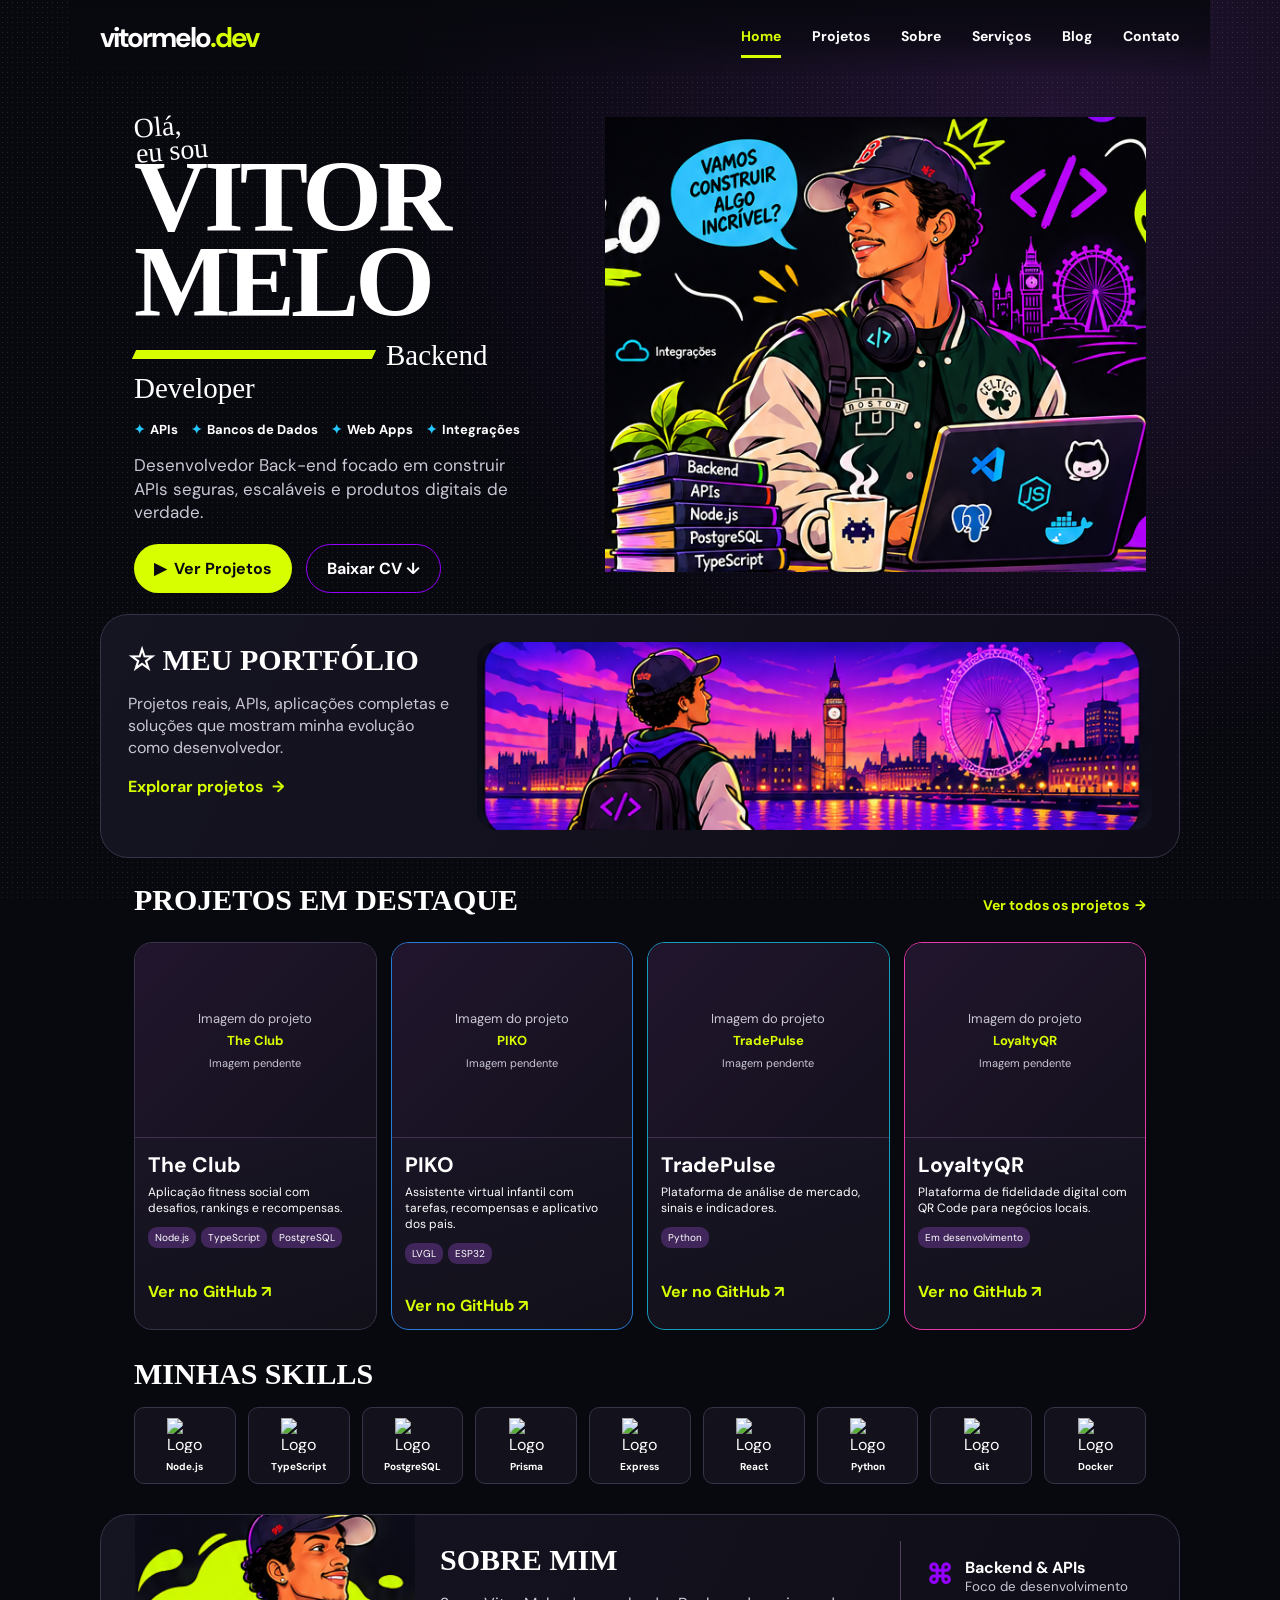
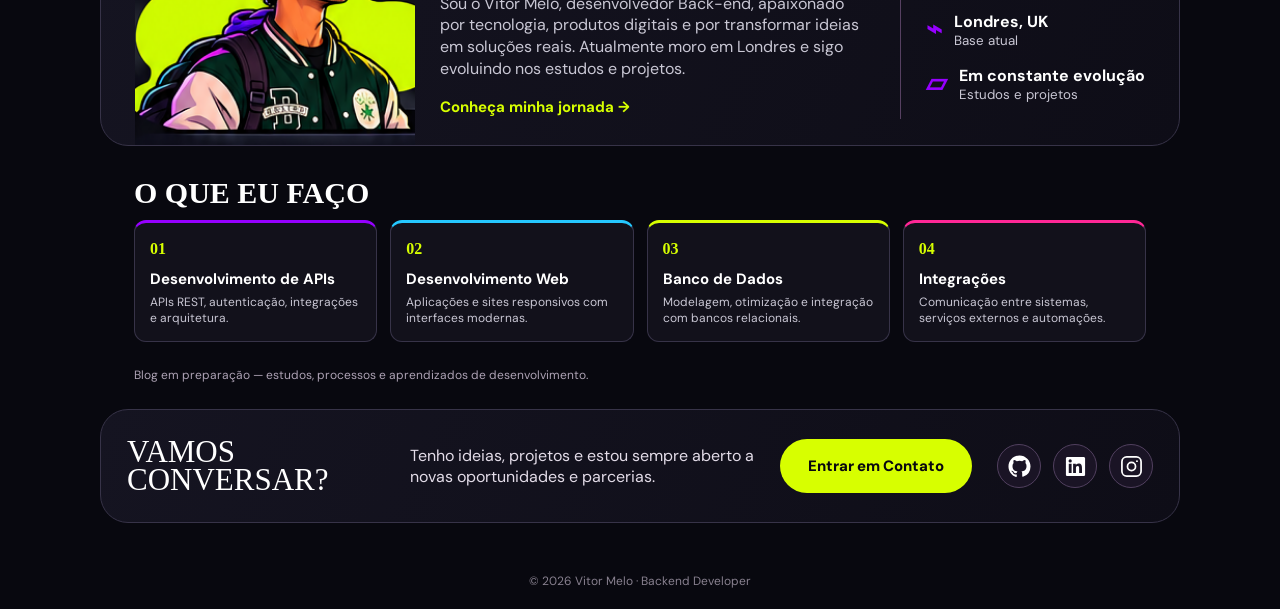
==== commit 3e2a0dbe: "feat(portfolio): replace legacy site with redesigned portfolio" ====
--- a/index.html
+++ b/index.html
@@ -1,451 +1,68 @@
-<!DOCTYPE html>
-<html lang="pt-BR">
+﻿<!doctype html>
+<html lang="pt-BR"><head><meta charset="UTF-8"/><meta name="viewport" content="width=device-width,initial-scale=1"/><meta name="description" content="Vitor Melo — Backend Developer em Londres."/><title>Vitor Melo — Backend Developer</title><link rel="preconnect" href="https://fonts.googleapis.com"/><link rel="preconnect" href="https://fonts.gstatic.com" crossorigin/><link href="https://fonts.googleapis.com/css2?family=DM+Sans:wght@400;500;600;700&family=Permanent+Marker&display=swap" rel="stylesheet"/><link rel="stylesheet" href="styles.css"/></head>
+<body><a class="skip" href="#conteudo">Pular para conteúdo</a><header id="inicio"><a class="brand" href="#inicio">vitormelo<span>.dev</span></a><button class="menu" aria-controls="nav" aria-label="Abrir menu" aria-expanded="false">☰</button><nav id="nav"><a class="active" href="#inicio">Home</a><a href="#projetos">Projetos</a><a href="#sobre">Sobre</a><a href="#servicos">Serviços</a><a href="#blog">Blog</a><a href="#contato">Contato</a></nav></header>
+<main id="conteudo"><section class="hero shell"><div class="hero-copy"><p class="hello">Olá,<br/>eu sou</p><h1>VITOR MELO</h1><p class="role">Backend Developer</p><ul class="capabilities"><li>APIs</li><li>Bancos de Dados</li><li>Web Apps</li><li>Integrações</li></ul><p class="intro">Desenvolvedor Back-end focado em construir APIs seguras, escaláveis e produtos digitais de verdade.</p><div class="actions"><a class="button lime" href="#projetos">▶ &nbsp;Ver Projetos</a><a class="button ghost" href="assets/Vitor-Melo-Backend-Developer.pdf" download>Baixar CV ↓</a></div></div><figure class="hero-art"><img src="assets/character/v2/vitor-hero.png" alt="Ilustração de Vitor Melo no notebook, com boné Boston e Londres ao fundo"/></figure></section>
+<section class="portfolio shell"><div><h2>☆ MEU PORTFÓLIO</h2><p>Projetos reais, APIs, aplicações completas e soluções que mostram minha evolução como desenvolvedor.</p><a href="#projetos">Explorar projetos &nbsp;→</a></div><img src="assets/london/v2/london-portfolio.png" alt="Ilustração de Vitor Melo diante do horizonte de Londres"/></section>
+<section class="projects shell" id="projetos"><div class="title-row"><h2>PROJETOS EM DESTAQUE</h2><a href="https://github.com/VitorDutraMelo" target="_blank" rel="noreferrer">Ver todos os projetos &nbsp;→</a></div><div id="projects-grid" class="project-grid"></div></section>
+<section class="skills shell"><h2>MINHAS SKILLS</h2><div id="technologies" class="technology-grid"></div></section>
+<section class="about shell" id="sobre"><div class="about-visual"><img src="assets/character/v2/vitor-about.png" alt="Ilustração de Vitor Melo"/></div><div class="about-copy"><h2>SOBRE MIM</h2><p>Sou o Vitor Melo, desenvolvedor Back-end, apaixonado por tecnologia, produtos digitais e por transformar ideias em soluções reais. Atualmente moro em Londres e sigo evoluindo nos estudos e projetos.</p><button type="button" id="open-journey" class="journey-trigger" aria-haspopup="dialog" aria-controls="journey-dialog">Conheça minha jornada →</button></div><ul class="about-facts"><li><b>⌘</b><span>Backend & APIs<small>Foco de desenvolvimento</small></span></li><li><b>⌁</b><span>Londres, UK<small>Base atual</small></span></li><li><b>▱</b><span>Em constante evolução<small>Estudos e projetos</small></span></li></ul></section>
+<section class="services shell" id="servicos"><h2>O QUE EU FAÇO</h2><div><article><b>01</b><h3>Desenvolvimento de APIs</h3><p>APIs REST, autenticação, integrações e arquitetura.</p></article><article><b>02</b><h3>Desenvolvimento Web</h3><p>Aplicações e sites responsivos com interfaces modernas.</p></article><article><b>03</b><h3>Banco de Dados</h3><p>Modelagem, otimização e integração com bancos relacionais.</p></article><article><b>04</b><h3>Integrações</h3><p>Comunicação entre sistemas, serviços externos e automações.</p></article></div></section>
+<section class="blog shell" id="blog">Blog em preparação — estudos, processos e aprendizados de desenvolvimento.</section><section class="contact shell" id="contato"><h2>VAMOS<br/>CONVERSAR?</h2><p>Tenho ideias, projetos e estou sempre aberto a novas oportunidades e parcerias.</p><a class="button lime" href="https://wa.me/447771223604" target="_blank" rel="noopener noreferrer">Entrar em Contato</a><div class="social">
+  <a href="https://github.com/VitorDutraMelo" target="_blank" rel="noopener noreferrer" aria-label="GitHub" title="GitHub"><svg viewBox="0 0 24 24" fill="currentColor" aria-hidden="true">
+<path d="M12 .5C5.65.5.5 5.65.5 12c0 5.08 3.29 9.39 7.86 10.91.57.1.78-.25.78-.55v-2.14c-3.2.7-3.87-1.36-3.87-1.36-.52-1.33-1.28-1.69-1.28-1.69-1.05-.72.08-.7.08-.7 1.16.08 1.77 1.19 1.77 1.19 1.03 1.76 2.7 1.25 3.36.96.1-.75.4-1.25.73-1.54-2.56-.29-5.25-1.28-5.25-5.69 0-1.26.45-2.29 1.18-3.1-.12-.29-.51-1.47.11-3.06 0 0 .96-.31 3.16 1.18a11 11 0 0 1 5.75 0c2.2-1.49 3.16-1.18 3.16-1.18.62 1.59.23 2.77.11 3.06.74.81 1.18 1.84 1.18 3.1 0 4.42-2.7 5.4-5.27 5.69.41.35.77 1.03.77 2.08v3.08c0 .31.21.66.79.55A11.51 11.51 0 0 0 23.5 12C23.5 5.65 18.35.5 12 .5Z"/>
+</svg></a>
+  <a href="https://www.linkedin.com/in/vitordutramelo" target="_blank" rel="noopener noreferrer" aria-label="LinkedIn" title="LinkedIn"><svg viewBox="0 0 24 24" fill="currentColor" aria-hidden="true">
+<path d="M20.45 2H3.55C2.69 2 2 2.68 2 3.52v16.96c0 .84.69 1.52 1.55 1.52h16.9c.86 0 1.55-.68 1.55-1.52V3.52c0-.84-.69-1.52-1.55-1.52ZM7.93 18.75H4.98V9.2h2.95v9.55ZM6.45 7.9a1.71 1.71 0 1 1 0-3.42 1.71 1.71 0 0 1 0 3.42Zm12.3 10.85H15.8V14.1c0-1.11-.02-2.54-1.55-2.54-1.55 0-1.79 1.21-1.79 2.46v4.73H9.51V9.2h2.83v1.3h.04c.39-.74 1.36-1.52 2.8-1.52 2.99 0 3.57 1.97 3.57 4.53v5.24Z"/>
+</svg></a>
+  <a href="https://instagram.com/vitormelodev" target="_blank" rel="noopener noreferrer" aria-label="Instagram" title="Instagram"><svg viewBox="0 0 24 24" fill="none" stroke="currentColor" stroke-width="1.8" stroke-linecap="round" stroke-linejoin="round" aria-hidden="true">
+<rect x="2" y="2" width="20" height="20" rx="5"/>
+<circle cx="12" cy="12" r="4.2"/>
+<circle cx="17.7" cy="6.4" r="1" fill="currentColor" stroke="none"/>
+</svg></a>
+</div></section></main><footer>© <span id="year"></span> Vitor Melo · Backend Developer</footer>
+<dialog id="journey-dialog" class="journey-dialog"
+  aria-labelledby="journey-heading"
+  aria-describedby="journey-description">
 
-<head>
-    <meta charset="UTF-8" />
-    <meta name="viewport" content="width=device-width, initial-scale=1.0" />
-    <meta name="theme-color" content="#04070a" />
-    <meta name="description"
-        content="Vitor Melo — Backend Developer. Construindo uma carreira global através de código e consistência." />
-    <title>Vitor Melo · Backend Developer</title>
-    <link rel="preconnect" href="https://fonts.googleapis.com" />
-    <link rel="preconnect" href="https://fonts.gstatic.com" crossorigin />
-    <link rel="icon" type="image/png" href="assets/favicon-32x32.png" />
-    <link
-        href="https://fonts.googleapis.com/css2?family=Inter:wght@400;500;600;700;800;900&family=JetBrains+Mono:wght@400;500;600&display=swap"
-        rel="stylesheet" />
-    <link rel="stylesheet" href="pages/principal/style.css" />
-</head>
+  <div class="journey-card">
 
-<body>
-    <!-- ==================== SVG SPRITE ==================== -->
-    <svg class="sprite" aria-hidden="true" width="0" height="0" style="position:absolute">
-        <defs>
-            <symbol id="ic-user" viewBox="0 0 24 24">
-                <g fill="none" stroke="currentColor" stroke-width="2" stroke-linecap="round" stroke-linejoin="round">
-                    <path d="M19 21v-2a4 4 0 0 0-4-4H9a4 4 0 0 0-4 4v2" />
-                    <circle cx="12" cy="7" r="4" />
-                </g>
-            </symbol>
-            <symbol id="ic-code" viewBox="0 0 24 24">
-                <g fill="none" stroke="currentColor" stroke-width="2" stroke-linecap="round" stroke-linejoin="round">
-                    <path d="m18 16 4-4-4-4" />
-                    <path d="m6 8-4 4 4 4" />
-                    <path d="m14.5 4-5 16" />
-                </g>
-            </symbol>
-            <symbol id="ic-file" viewBox="0 0 24 24">
-                <g fill="none" stroke="currentColor" stroke-width="2" stroke-linecap="round" stroke-linejoin="round">
-                    <path d="M14 2H6a2 2 0 0 0-2 2v16a2 2 0 0 0 2 2h12a2 2 0 0 0 2-2V8z" />
-                    <path d="M14 2v6h6" />
-                    <path d="M16 13H8" />
-                    <path d="M16 17H8" />
-                    <path d="M10 9H8" />
-                </g>
-            </symbol>
-            <symbol id="ic-mail" viewBox="0 0 24 24">
-                <g fill="none" stroke="currentColor" stroke-width="2" stroke-linecap="round" stroke-linejoin="round">
-                    <rect width="20" height="16" x="2" y="4" rx="3" />
-                    <path d="m22 7-8.97 5.7a1.94 1.94 0 0 1-2.06 0L2 7" />
-                </g>
-            </symbol>
-            <symbol id="ic-pin" viewBox="0 0 24 24">
-                <g fill="none" stroke="currentColor" stroke-width="2" stroke-linecap="round" stroke-linejoin="round">
-                    <path
-                        d="M20 10c0 4.993-5.539 10.193-7.399 11.799a1 1 0 0 1-1.202 0C9.539 20.193 4 14.993 4 10a8 8 0 0 1 16 0" />
-                    <circle cx="12" cy="10" r="3" />
-                </g>
-            </symbol>
-            <symbol id="ic-target" viewBox="0 0 24 24">
-                <g fill="none" stroke="currentColor" stroke-width="2" stroke-linecap="round" stroke-linejoin="round">
-                    <circle cx="12" cy="12" r="10" />
-                    <circle cx="12" cy="12" r="6" />
-                    <circle cx="12" cy="12" r="2" />
-                </g>
-            </symbol>
-            <symbol id="ic-terminal" viewBox="0 0 24 24">
-                <g fill="none" stroke="currentColor" stroke-width="2" stroke-linecap="round" stroke-linejoin="round">
-                    <polyline points="4 17 10 11 4 5" />
-                    <line x1="12" x2="20" y1="19" y2="19" />
-                </g>
-            </symbol>
-            <symbol id="ic-rocket" viewBox="0 0 24 24">
-                <g fill="none" stroke="currentColor" stroke-width="2" stroke-linecap="round" stroke-linejoin="round">
-                    <path
-                        d="M4.5 16.5c-1.5 1.26-2 5-2 5s3.74-.5 5-2c.71-.84.7-2.13-.09-2.91a2.18 2.18 0 0 0-2.91-.09z" />
-                    <path
-                        d="m12 15-3-3a22 22 0 0 1 2-3.95A12.88 12.88 0 0 1 22 2c0 2.72-.78 7.5-6 11a22.35 22.35 0 0 1-4 2z" />
-                    <path d="M9 12H4s.55-3.03 2-4c1.62-1.08 5 0 5 0" />
-                    <path d="M12 15v5s3.03-.55 4-2c1.08-1.62 0-5 0-5" />
-                </g>
-            </symbol>
-            <symbol id="ic-chev" viewBox="0 0 24 24">
-                <path fill="none" stroke="currentColor" stroke-width="2.4" stroke-linecap="round"
-                    stroke-linejoin="round" d="m9 18 6-6-6-6" />
-            </symbol>
-            <symbol id="ic-github" viewBox="0 0 24 24">
-                <path fill="currentColor"
-                    d="M12 .297c-6.63 0-12 5.373-12 12 0 5.303 3.438 9.8 8.205 11.385.6.113.82-.258.82-.577 0-.285-.01-1.04-.015-2.04-3.338.724-4.042-1.61-4.042-1.61C4.422 18.07 3.633 17.7 3.633 17.7c-1.087-.744.084-.729.084-.729 1.205.084 1.838 1.236 1.838 1.236 1.07 1.835 2.809 1.305 3.495.998.108-.776.417-1.305.76-1.605-2.665-.3-5.466-1.332-5.466-5.93 0-1.31.465-2.38 1.235-3.22-.135-.303-.54-1.523.105-3.176 0 0 1.005-.322 3.3 1.23.96-.267 1.98-.399 3-.405 1.02.006 2.04.138 3 .405 2.28-1.552 3.285-1.23 3.285-1.23.645 1.653.24 2.873.12 3.176.765.84 1.23 1.91 1.23 3.22 0 4.61-2.805 5.625-5.475 5.92.42.36.81 1.096.81 2.22 0 1.606-.015 2.896-.015 3.286 0 .315.21.69.825.57C20.565 22.092 24 17.592 24 12.297c0-6.627-5.373-12-12-12" />
-            </symbol>
-            <symbol id="ic-youtube" viewBox="0 0 24 24">
-                <path fill="currentColor"
-                    d="M23.498 6.186a3.016 3.016 0 0 0-2.122-2.136C19.505 3.545 12 3.545 12 3.545s-7.505 0-9.377.505A3.017 3.017 0 0 0 .502 6.186C0 8.07 0 12 0 12s0 3.93.502 5.814a3.016 3.016 0 0 0 2.122 2.136c1.871.505 9.376.505 9.376.505s7.505 0 9.377-.505a3.015 3.015 0 0 0 2.122-2.136C24 15.93 24 12 24 12s0-3.93-.502-5.814zM9.545 15.568V8.432L15.818 12l-6.273 3.568z" />
-            </symbol>
-            <symbol id="ic-instagram" viewBox="0 0 24 24">
-                <path fill="currentColor"
-                    d="M7.0301.084c-1.2768.0602-2.1487.264-2.911.5634-.7888.3075-1.4575.72-2.1228 1.3877-.6652.6677-1.075 1.3368-1.3802 2.127-.2954.7638-.4956 1.6365-.552 2.914-.0564 1.2775-.0689 1.6882-.0626 4.947.0062 3.2586.0206 3.6671.0825 4.9473.061 1.2765.264 2.1482.5635 2.9107.308.7889.72 1.4573 1.388 2.1228.6679.6655 1.3365 1.0743 2.1285 1.38.7632.295 1.6361.4961 2.9134.552 1.2773.056 1.6884.069 4.9462.0627 3.2578-.0062 3.668-.0207 4.9478-.0814 1.28-.0607 2.147-.2652 2.9098-.5633.7889-.3086 1.4578-.72 2.1228-1.3881.665-.6682 1.0745-1.3378 1.3795-2.1284.2957-.7632.4966-1.636.552-2.9124.056-1.2809.0692-1.6898.063-4.948-.0063-3.2583-.021-3.6668-.0817-4.9465-.0607-1.2797-.264-2.1487-.5633-2.9117-.3084-.7889-.72-1.4568-1.3876-2.1228C21.2982 1.33 20.628.9208 19.8378.6165 19.074.321 18.2017.1197 16.9244.0645 15.6471.0093 15.236-.005 11.977.0014 8.718.0076 8.31.0215 7.0301.0839m.1402 21.6932c-1.17-.0509-1.8053-.2453-2.2287-.408-.5606-.216-.96-.4771-1.3819-.895-.422-.4178-.6811-.8186-.9-1.378-.1644-.4234-.3624-1.058-.4171-2.228-.0595-1.2645-.072-1.6442-.079-4.848-.007-3.2037.0053-3.583.0607-4.848.05-1.169.2456-1.805.408-2.2282.216-.5613.4762-.96.895-1.3816.4188-.4217.8184-.6814 1.3783-.9003.423-.1651 1.0575-.3614 2.227-.4171 1.2655-.06 1.6447-.072 4.848-.079 3.2033-.007 3.5835.005 4.8495.0608 1.169.0508 1.8053.2445 2.228.408.5608.216.96.4754 1.3816.895.4217.4194.6816.8176.9005 1.3787.1653.4217.3617 1.056.4169 2.2263.0602 1.2655.0739 1.645.0796 4.848.0058 3.203-.0055 3.5834-.061 4.848-.051 1.17-.245 1.8055-.408 2.2294-.216.5604-.4763.96-.8954 1.3814-.419.4215-.8181.6811-1.3783.9-.4224.1649-1.0577.3617-2.2262.4174-1.2656.0595-1.6448.072-4.8493.079-3.2045.007-3.5825-.006-4.848-.0608M16.953 5.5864A1.44 1.44 0 1 0 18.39 4.144a1.44 1.44 0 0 0-1.437 1.4424M5.8385 12.012c.0067 3.4032 2.7706 6.1557 6.173 6.1493 3.4026-.0065 6.157-2.7701 6.1506-6.1733-.0065-3.4032-2.771-6.1565-6.174-6.1498-3.403.0067-6.156 2.771-6.1496 6.1738M8 12.0077a4 4 0 1 1 4.008 3.9921A3.9996 3.9996 0 0 1 8 12.0077" />
-            </symbol>
-            <symbol id="ic-linkedin" viewBox="0 0 24 24">
-                <path fill="currentColor"
-                    d="M20.447 20.452h-3.554v-5.569c0-1.328-.027-3.037-1.852-3.037-1.853 0-2.136 1.445-2.136 2.939v5.667H9.351V9h3.414v1.561h.046c.477-.9 1.637-1.85 3.37-1.85 3.601 0 4.267 2.37 4.267 5.455v6.286zM5.337 7.433c-1.144 0-2.063-.926-2.063-2.065 0-1.138.92-2.063 2.063-2.063 1.14 0 2.064.925 2.064 2.063 0 1.139-.925 2.065-2.064 2.065zm1.782 13.019H3.555V9h3.564v11.452zM22.225 0H1.771C.792 0 0 .774 0 1.729v20.542C0 23.227.792 24 1.771 24h20.451C23.2 24 24 23.227 24 22.271V1.729C24 .774 23.2 0 22.225 0z" />
-            </symbol>
-            <symbol id="ic-vscode" viewBox="0 0 24 24">
-                <path fill="currentColor"
-                    d="M23.15 2.587L18.21.21a1.494 1.494 0 0 0-1.705.29l-9.46 8.63-4.12-3.128a.999.999 0 0 0-1.276.057L.327 7.261A1 1 0 0 0 .326 8.74L3.899 12 .326 15.26a1 1 0 0 0 .001 1.479L1.65 17.94a.999.999 0 0 0 1.276.057l4.12-3.128 9.46 8.63a1.492 1.492 0 0 0 1.704.29l4.942-2.377A1.5 1.5 0 0 0 24 20.06V3.939a1.5 1.5 0 0 0-.85-1.352zm-5.146 14.861L10.826 12l7.178-5.448v10.896z" />
-            </symbol>
-            <symbol id="ic-node" viewBox="0 0 24 24">
-                <path fill="currentColor"
-                    d="M11.998,24c-0.321,0-0.641-0.084-0.922-0.247l-2.936-1.737c-0.438-0.245-0.224-0.332-0.08-0.383 c0.585-0.203,0.703-0.25,1.328-0.604c0.065-0.037,0.151-0.023,0.218,0.017l2.256,1.339c0.082,0.045,0.197,0.045,0.272,0l8.795-5.076 c0.082-0.047,0.134-0.141,0.134-0.238V6.921c0-0.099-0.053-0.192-0.137-0.242l-8.791-5.072c-0.081-0.047-0.189-0.047-0.271,0 L3.075,6.68C2.99,6.729,2.936,6.825,2.936,6.921v10.15c0,0.097,0.054,0.189,0.137,0.235l2.409,1.392 c1.307,0.654,2.108-0.116,2.108-0.89V7.787c0-0.142,0.114-0.253,0.256-0.253h1.115c0.139,0,0.255,0.112,0.255,0.253v10.021 c0,1.745-0.95,2.745-2.604,2.745c-0.508,0-0.909,0-2.026-0.551L2.28,18.675c-0.57-0.329-0.922-0.945-0.922-1.604V6.921 c0-0.659,0.353-1.275,0.922-1.603l8.795-5.082c0.557-0.315,1.296-0.315,1.848,0l8.794,5.082c0.570,0.329,0.924,0.944,0.924,1.603 v10.15c0,0.659-0.354,1.273-0.924,1.604l-8.794,5.078C12.643,23.916,12.324,24,11.998,24z M19.099,13.993 c0-1.9-1.284-2.406-3.987-2.763c-2.731-0.361-3.009-0.548-3.009-1.187c0-0.528,0.235-1.233,2.258-1.233 c1.807,0,2.473,0.389,2.747,1.607c0.024,0.115,0.129,0.199,0.247,0.199h1.141c0.071,0,0.138-0.031,0.186-0.081 c0.048-0.054,0.074-0.123,0.067-0.196c-0.177-2.098-1.571-3.076-4.388-3.076c-2.508,0-4.004,1.058-4.004,2.833 c0,1.925,1.488,2.457,3.895,2.695c2.88,0.282,3.103,0.703,3.103,1.269c0,0.983-0.789,1.402-2.642,1.402 c-2.327,0-2.839-0.584-3.011-1.742c-0.02-0.124-0.126-0.215-0.253-0.215h-1.137c-0.141,0-0.254,0.112-0.254,0.253 c0,1.482,0.806,3.248,4.655,3.248C17.501,16.936,19.099,15.833,19.099,13.993z" />
-            </symbol>
-            <symbol id="ic-postgres" viewBox="0 0 24 24">
-                <path fill="currentColor"
-                    d="M23.5594 14.7228a.5269.5269 0 0 0-.0563-.1191c-.139-.2632-.4768-.3418-1.0074-.2321-1.6533.3411-2.2935.1312-2.5256-.0191 1.342-2.0482 2.445-4.522 3.0411-6.8297.2714-1.0507.7982-3.5237.1222-4.7316a1.5641 1.5641 0 0 0-.1509-.235C21.6931.9086 19.8007.0248 17.5099.0005c-1.4947-.0158-2.7705.3461-3.1161.4794a9.449 9.449 0 0 0-.5159-.0816 8.044 8.044 0 0 0-1.3114-.1278c-1.1822-.0184-2.2038.2642-3.0498.8406-.8573-.3211-4.7888-1.645-7.2219.0788C.9359 2.1526.3086 3.8733.4302 6.3043c.0409.818.5069 3.334 1.2423 5.7436.4598 1.5065.9387 2.7019 1.4334 3.582.553.9942 1.1259 1.5933 1.7143 1.7895.4474.1491 1.1327.1441 1.8581-.7279.8012-.9635 1.5903-1.8258 1.9446-2.2069.4351.2355.9064.3625 1.39.3772a.0569.0569 0 0 0 .0004.0041 11.0312 11.0312 0 0 0-.2472.3054c-.3389.4302-.4094.5197-1.5002.7443-.3102.064-1.1344.2339-1.1464.8115-.0025.1224.0329.2309.0919.3268.2269.4231.9216.6097 1.015.6331 1.3345.3335 2.5044.092 3.3714-.6787-.017 2.231.0775 4.4174.3454 5.0874.2212.5529.7618 1.9045 2.4692 1.9043.2505 0 .5263-.0291.8296-.0941 1.7819-.3821 2.5557-1.1696 2.855-2.9059.1503-.8707.4016-2.8753.5388-4.1012.0169-.0703.0357-.1207.057-.1362.0007-.0005.0697-.0471.4272.0307a.3673.3673 0 0 0 .0443.0068l.2539.0223.0149.001c.8468.0384 1.9114-.1426 2.5312-.4308.6438-.2988 1.8057-1.0323 1.5951-1.6698zM2.371 11.8765c-.7435-2.4358-1.1779-4.8851-1.2123-5.5719-.1086-2.1714.4171-3.6829 1.5623-4.4927 1.8367-1.2986 4.8398-.5408 6.108-.13-.0032.0032-.0066.0061-.0098.0094-2.0238 2.044-1.9758 5.536-1.9708 5.7495-.0002.0823.0066.1989.0162.3593.0348.5873.0996 1.6804-.0735 2.9184-.1609 1.1504.1937 2.2764.9728 3.0892.0806.0841.1648.1631.2518.2374-.3468.3714-1.1004 1.1926-1.9025 2.1576-.5677.6825-.9597.5517-1.0886.5087-.3919-.1307-.813-.5871-1.2381-1.3223-.4796-.839-.9635-2.0317-1.4155-3.5126zm6.0072 5.0871c-.1711-.0428-.3271-.1132-.4322-.1772.0889-.0394.2374-.0902.4833-.1409 1.2833-.2641 1.4815-.4506 1.9143-1.0002.0992-.126.2116-.2687.3673-.4426a.3549.3549 0 0 0 .0737-.1298c.1708-.1513.2724-.1099.4369-.0417.156.0646.3078.26.3695.4752.0291.1016.0619.2945-.0452.4444-.9043 1.2658-2.2216 1.2494-3.1676 1.0128zm2.094-3.988-.0525.141c-.133.3566-.2567.6881-.3334 1.003-.6674-.0021-1.3168-.2872-1.8105-.8024-.6279-.6551-.9131-1.5664-.7825-2.5004.1828-1.3079.1153-2.4468.079-3.0586-.005-.0857-.0095-.1607-.0122-.2199.2957-.2621 1.6659-.9962 2.6429-.7724.4459.1022.7176.4057.8305.928.5846 2.7038.0774 3.8307-.3302 4.7363-.084.1866-.1633.3629-.2311.5454zm7.3637 4.5725c-.0169.1768-.0358.376-.0618.5959l-.146.4383a.3547.3547 0 0 0-.0182.1077c-.0059.4747-.054.6489-.115.8693-.0634.2292-.1353.4891-.1794 1.0575-.11 1.4143-.8782 2.2267-2.4172 2.5565-1.5155.3251-1.7843-.4968-2.0212-1.2217a6.5824 6.5824 0 0 0-.0769-.2266c-.2154-.5858-.1911-1.4119-.1574-2.5551.0165-.5612-.0249-1.9013-.3302-2.6462.0044-.2932.0106-.5909.019-.8918a.3529.3529 0 0 0-.0153-.1126 1.4927 1.4927 0 0 0-.0439-.208c-.1226-.4283-.4213-.7866-.7797-.9351-.1424-.059-.4038-.1672-.7178-.0869.067-.276.1831-.5875.309-.9249l.0529-.142c.0595-.16.134-.3257.213-.5012.4265-.9476 1.0106-2.2453.3766-5.1772-.2374-1.0981-1.0304-1.6343-2.2324-1.5098-.7207.0746-1.3799.3654-1.7088.5321a5.6716 5.6716 0 0 0-.1958.1041c.0918-1.1064.4386-3.1741 1.7357-4.4823a4.0306 4.0306 0 0 1 .3033-.276.3532.3532 0 0 0 .1447-.0644c.7524-.5706 1.6945-.8506 2.802-.8325.4091.0067.8017.0339 1.1742.081 1.939.3544 3.2439 1.4468 4.0359 2.3827.8143.9623 1.2552 1.9315 1.4312 2.4543-1.3232-.1346-2.2234.1268-2.6797.779-.9926 1.4189.543 4.1729 1.2811 5.4964.1353.2426.2522.4522.2889.5413.2403.5825.5515.9713.7787 1.2552.0696.087.1372.1714.1885.245-.4008.1155-1.1208.3825-1.0552 1.717zm-1.7154-9.6111c-.0059.3508-.0542.6692-.1054 1.0017-.055.3576-.112.7274-.1264 1.1762-.0142.4368.0404.8909.0932 1.3301.1066.887.216 1.8003-.2075 2.7014a3.5272 3.5272 0 0 1-.1876-.3856c-.0527-.1276-.1669-.3326-.3251-.6162-.6156-1.1041-2.0574-3.6896-1.3193-4.7446.3795-.5427 1.3408-.5661 2.1781-.463zm.2284 7.0137c-.7262-.0509-.8853.109-.9491.109.7262-1.1995.5842-2.3862.4578-3.4385-.0519-.4318-.1009-.8396-.0885-1.2226.0129-.4061.0666-.7543.1185-1.0911.0639-.415.1288-.8443.1109-1.3505.0134-.0531.0188-.1158.0118-.1902-.0457-.4855-.5999-1.938-1.7294-3.253-.6076-.7073-1.4896-1.4972-2.6889-2.0395.5251-.1066 1.2328-.2035 2.0244-.1859 2.0515.0456 3.6746.8135 4.8242 2.2824a.908.908 0 0 1 .0667.1002c.7231 1.3556-.2762 6.2751-2.9867 10.5405z" />
-            </symbol>
-            <symbol id="ic-git" viewBox="0 0 24 24">
-                <path fill="currentColor"
-                    d="M13.09 23.549a1.54 1.54 0 0 1-2.18 0L.451 13.089a1.54 1.54 0 0 1 0-2.179l7.191-7.19 2.733 2.733a1.85 1.85 0 0 0 .964 2.326v6.66a1.849 1.849 0 1 0 1.54 0V8.957l2.508 2.508a1.85 1.85 0 1 0 1.09-1.09l-2.634-2.634a1.85 1.85 0 0 0-2.378-2.377L8.73 2.63 10.91.451a1.54 1.54 0 0 1 2.179 0l10.459 10.46a1.54 1.54 0 0 1 0 2.179z" />
-            </symbol>
-            <symbol id="ic-upwork" viewBox="0 0 24 24">
-                <path fill="currentColor"
-                    d="M17.62 6.5c-2.02 0-3.59 1.31-4.47 3.1-.67-1.28-1.18-2.78-1.48-4.18H8.94v7.02c0 1.38-.68 2.27-1.83 2.27-1.16 0-1.84-.89-1.84-2.27V5.42H2.5v7.02c0 3.05 1.79 4.93 4.61 4.93s4.6-1.88 4.6-4.93v-1.19c.39.8.83 1.56 1.34 2.22l-1.69 5.11h2.92l1.05-3.31c.77.42 1.63.66 2.55.66 2.65 0 4.62-2.03 4.62-4.72 0-2.67-1.94-4.71-4.88-4.71Zm.13 6.82c-.59 0-1.16-.19-1.68-.52l.25-.79c.4-1.28 1.08-2.85 2.18-2.85.91 0 1.47.78 1.47 1.99 0 1.27-.89 2.17-2.22 2.17Z" />
-            </symbol>
-        </defs>
-    </svg>
+    <div class="journey-header">
+      <button id="close-journey" class="journey-close"
+        type="button" aria-label="Fechar janela">×</button>
 
-    <!-- ==================== FIXED DECORATIVE LAYERS ==================== -->
-    <div class="fx-glow" aria-hidden="true"></div>
-    <div class="fx-grain" aria-hidden="true"></div>
-    <div class="fx-skyline" aria-hidden="true" data-parallax="0.18">
-        <svg viewBox="0 0 1440 360" preserveAspectRatio="xMidYMax meet">
-            <g fill="currentColor">
-                <rect x="40" y="250" width="60" height="110" />
-                <rect x="110" y="215" width="46" height="145" />
-                <rect x="166" y="270" width="70" height="90" />
-                <rect x="250" y="235" width="40" height="125" />
-                <rect x="300" y="285" width="90" height="75" />
-                <!-- London Eye -->
-                <circle cx="470" cy="205" r="66" fill="none" stroke="currentColor" stroke-width="4" />
-                <circle cx="470" cy="205" r="8" />
-                <g stroke="currentColor" stroke-width="3">
-                    <line x1="470" y1="139" x2="470" y2="271" />
-                    <line x1="404" y1="205" x2="536" y2="205" />
-                    <line x1="423" y1="158" x2="517" y2="252" />
-                    <line x1="517" y1="158" x2="423" y2="252" />
-                    <line x1="443" y1="147" x2="497" y2="263" />
-                    <line x1="497" y1="147" x2="443" y2="263" />
-                </g>
-                <rect x="450" y="271" width="40" height="89" />
-                <rect x="560" y="255" width="54" height="105" />
-                <rect x="624" y="225" width="42" height="135" />
-                <!-- Big Ben -->
-                <rect x="700" y="150" width="46" height="210" />
-                <rect x="704" y="120" width="38" height="34" />
-                <polygon points="700,120 746,120 723,80" />
-                <rect x="720" y="64" width="6" height="20" />
-                <rect x="756" y="200" width="120" height="160" />
-                <rect x="820" y="170" width="30" height="30" />
-                <!-- Shard -->
-                <polygon points="930,360 964,360 952,90" />
-                <rect x="1000" y="240" width="70" height="120" />
-                <rect x="1080" y="205" width="44" height="155" />
-                <!-- Tower Bridge -->
-                <rect x="1160" y="230" width="26" height="130" />
-                <rect x="1250" y="230" width="26" height="130" />
-                <path d="M1160 300 Q1218 265 1276 300" fill="none" stroke="currentColor" stroke-width="4" />
-                <rect x="1155" y="215" width="36" height="20" />
-                <rect x="1245" y="215" width="36" height="20" />
-                <rect x="1300" y="270" width="80" height="90" />
-                <rect x="1380" y="245" width="30" height="115" />
-            </g>
-        </svg>
+      <div class="journey-avatar">
+        <img src="assets/character/v2/vitor-about.png"
+          alt="Personagem ilustrado de Vitor Melo">
+      </div>
+
+      <p class="journey-label">MINHA HISTÓRIA ✦</p>
+
+      <h2 id="journey-heading">
+        Olá, eu sou o <span>Vitor!</span>
+      </h2>
+
+      <p id="journey-description">
+        Essa é um pouquinho da minha jornada.
+      </p>
     </div>
 
-    <div class="cursor" data-cursor aria-hidden="true"></div>
-    <div class="cursor-dot" data-cursor-dot aria-hidden="true"></div>
+    <div class="journey-scroll" tabindex="0"
+      aria-label="Minha trajetória">
+      <div id="journey-chapters" class="journey-timeline"></div>
+      <p class="journey-end">E a história continua... ✦</p>
+    </div>
 
-    <!-- ==================== SCROLL CONTENT ==================== -->
-    <div class="scroll" data-scroll>
-        <main class="shell">
+    <div class="journey-footer">
+      DESLIZE PARA LER MAIS ↓
+    </div>
 
-            <!-- Topbar -->
-            <header class="topbar">
-                <div class="brand" data-reveal>
-                    <span class="brand-line">Construindo</span>
-                    <span class="brand-line">meu futuro</span>
-                    <span class="brand-line accent">linha por linha.</span>
-                    <span class="brand-code"><svg class="i16">
-                            <use href="#ic-code" />
-                        </svg></span>
-                </div>
-                <div class="loc-pill" data-reveal data-magnetic data-testid="location-pill">
-                    <span class="loc-dot"></span>
-                    <span>Londres, UK</span>
-                    <span class="flag">🇬🇧</span>
-                </div>
-            </header>
-
-            <!-- Hero -->
-            <section class="hero">
-                <div class="avatar-wrap" data-reveal data-tilt data-testid="profile-avatar">
-                    <div class="avatar-ring"></div>
-                    <div class="avatar-glow"></div>
-                    <img src="assets/perfil.jpeg" alt="Vitor Melo" class="avatar-img" loading="eager" />
-                </div>
-
-                <h1 class="name" data-testid="hero-name" aria-label="Vitor Melo">
-                    <span class="reveal-line"><span class="reveal-inner">Vitor <span
-                                class="accent">Melo</span></span></span>
-                </h1>
-
-                <p class="role" data-reveal data-testid="hero-role">
-                    <span class="role-prompt">&gt;_</span>
-                    <span class="role-typed"><span class="role-text" data-role-text aria-live="polite">Backend
-                            Developer</span><span class="role-caret" aria-hidden="true"></span></span>
-                </p>
-
-                <div class="badges" data-reveal data-testid="hero-badges">
-                    <div class="badge">
-                        <span class="badge-ic flag">🇧🇷</span>
-                        <span class="badge-txt">Brasileiro</span>
-                    </div>
-                    <span class="badge-sep"></span>
-                    <div class="badge">
-                        <span class="badge-ic"><svg class="i18">
-                                <use href="#ic-pin" />
-                            </svg></span>
-                        <span class="badge-txt">Morando em<br />Londres, UK</span>
-                    </div>
-                    <span class="badge-sep"></span>
-                    <div class="badge">
-                        <span class="badge-ic"><svg class="i18">
-                                <use href="#ic-target" />
-                            </svg></span>
-                        <span class="badge-txt">Foco:<br />Backend &amp; APIs</span>
-                    </div>
-                </div>
-
-                <p class="desc" data-reveal data-testid="hero-description">
-                    Compartilhando minha jornada na tecnologia, projetos, aprendizados e rotina real de um dev <span
-                        class="accent">em evolução.</span>
-                </p>
-            </section>
-
-            <!-- Link cards -->
-            <section class="links" data-testid="links-section">
-                <a href="pages/about/home.html" class="card" data-reveal data-magnetic data-testid="card-comece">
-                    <span class="card-icon"><svg class="i24">
-                            <use href="#ic-user" />
-                        </svg></span>
-                    <span class="card-body">
-                        <span class="card-title">Minha Jornada</span>
-                        <span class="card-sub">Quem sou eu e minha jornada</span>
-                    </span>
-                    <span class="card-chev"><svg class="i20">
-                            <use href="#ic-chev" />
-                        </svg></span>
-                </a>
-
-                <a href="https://vitordutramelo.github.io/premium-dev-portfolio" target="_blank" class="card"
-                    data-reveal data-magnetic data-testid="card-portfolio">
-                    <span class="card-icon"><svg class="i24">
-                            <use href="#ic-code" />
-                        </svg></span>
-                    <span class="card-body">
-                        <span class="card-title">Portfólio</span>
-                        <span class="card-sub">Meus projetos e trabalhos</span>
-                    </span>
-                    <span class="card-chev"><svg class="i20">
-                            <use href="#ic-chev" />
-                        </svg></span>
-                </a>
-
-                <a href="https://github.com/VitorDutraMelo" target="_blank" class="card" data-reveal data-magnetic
-                    data-testid="card-github">
-                    <span class="card-icon"><svg class="i24">
-                            <use href="#ic-github" />
-                        </svg></span>
-                    <span class="card-body">
-                        <span class="card-title">GitHub</span>
-                        <span class="card-sub">Código aberto e projetos</span>
-                    </span>
-                    <span class="card-chev"><svg class="i20">
-                            <use href="#ic-chev" />
-                        </svg></span>
-                </a>
-
-                <a href="#" class="card" data-reveal data-magnetic data-testid="card-youtube">
-                    <span class="card-icon"><svg class="i24">
-                            <use href="#ic-youtube" />
-                        </svg></span>
-                    <span class="card-body">
-                        <span class="card-title">YouTube</span>
-                        <span class="card-sub">Conteúdos sobre programação</span>
-                    </span>
-                    <span class="card-chev"><svg class="i20">
-                            <use href="#ic-chev" />
-                        </svg></span>
-                </a>
-
-                <a href="https://www.instagram.com/vitormelodev" target="_blank" class="card" data-reveal data-magnetic
-                    data-testid="card-instagram">
-                    <span class="card-icon"><svg class="i24">
-                            <use href="#ic-instagram" />
-                        </svg></span>
-                    <span class="card-body">
-                        <span class="card-title">Instagram</span>
-                        <span class="card-sub">Acompanhe meu dia a dia</span>
-                    </span>
-                    <span class="card-chev"><svg class="i20">
-                            <use href="#ic-chev" />
-                        </svg></span>
-                </a>
-
-                <a href="https://www.linkedin.com/in/vitordutramelo" target="_blank" class="card" data-reveal
-                    data-magnetic data-testid="card-linkedin">
-                    <span class="card-icon"><svg class="i24">
-                            <use href="#ic-linkedin" />
-                        </svg></span>
-                    <span class="card-body">
-                        <span class="card-title">LinkedIn</span>
-                        <span class="card-sub">Conecte-se comigo</span>
-                    </span>
-                    <span class="card-chev"><svg class="i20">
-                            <use href="#ic-chev" />
-                        </svg></span>
-                </a>
+  </div>
+</dialog>
+<script src="journey-content.js"></script>
+<script src="app.js"></script>
+</body></html>
 
 
-                                <a href="https://www.upwork.com/freelancers/~01e30ec07ae8c37219?mp_source=share" target="_blank" rel="noopener noreferrer"
-                    class="card" data-reveal data-magnetic data-testid="card-upwork">
-                    <span class="card-icon">
-                        <svg class="i24">
-                            <use href="#ic-upwork"></use>
-                        </svg>
-                    </span>
 
-                    <span class="card-body">
-                        <span class="card-title">Upwork</span>
-                        <span class="card-sub">Contrate meus serviços</span>
-                    </span>
 
-                    <span class="card-chev">
-                        <svg class="i20">
-                            <use href="#ic-chev"></use>
-                        </svg>
-                    </span>
-                </a>
 
-                 <a href="./pages/resume/index.html" class="card" data-reveal
-                    data-magnetic data-testid="card-curriculo">
-                    <span class="card-icon"><svg class="i24">
-                            <use href="#ic-file" />
-                        </svg></span>
-                    <span class="card-body">
-                        <span class="card-title">Currículo</span>
-                        <span class="card-sub">Baixe meu currículo (PDF)</span>
-                    </span>
-                    <span class="card-chev"><svg class="i20">
-                            <use href="#ic-chev" />
-                        </svg></span>
-                </a>
-
-                <a href="mailto:vitordutra1126@gmail.com" class="card" data-reveal data-magnetic
-                    data-testid="card-contato">
-                    <span class="card-icon"><svg class="i24">
-                            <use href="#ic-mail" />
-                        </svg></span>
-                    <span class="card-body">
-                        <span class="card-title">Contato</span>
-                        <span class="card-sub">Vamos conversar?</span>
-                    </span>
-                    <span class="card-chev"><svg class="i20">
-                            <use href="#ic-chev" />
-                        </svg></span>
-                </a>
-            </section>
-
-            <!-- Highlight -->
-            <a href="#" class="highlight" data-reveal data-magnetic data-testid="highlight-card">
-                <span class="hl-icon"><svg class="i24">
-                        <use href="#ic-rocket" />
-                    </svg></span>
-                <span class="hl-text">Construindo uma carreira global<br />através de <span class="accent">código e
-                        consistência.</span></span>
-                <span class="hl-code"><svg class="i22">
-                        <use href="#ic-code" />
-                    </svg></span>
-            </a>
-
-            <!-- Footer -->
-            <footer class="footer" data-reveal data-testid="footer">
-                <div class="tech-marquee" aria-hidden="true">
-                    <div class="tech-track">
-                        <span class="tech-item"><svg class="i22">
-                                <use href="#ic-vscode" />
-                            </svg>VS Code</span>
-                        <span class="tech-item"><svg class="i22">
-                                <use href="#ic-node" />
-                            </svg>Node.js</span>
-                        <span class="tech-item"><svg class="i22">
-                                <use href="#ic-postgres" />
-                            </svg>PostgreSQL</span>
-                        <span class="tech-item"><svg class="i22">
-                                <use href="#ic-git" />
-                            </svg>Git</span>
-                        <span class="tech-item"><svg class="i22">
-                                <use href="#ic-terminal" />
-                            </svg>Terminal</span>
-                        <span class="tech-item"><svg class="i22">
-                                <use href="#ic-vscode" />
-                            </svg>VS Code</span>
-                        <span class="tech-item"><svg class="i22">
-                                <use href="#ic-node" />
-                            </svg>Node.js</span>
-                        <span class="tech-item"><svg class="i22">
-                                <use href="#ic-postgres" />
-                            </svg>PostgreSQL</span>
-                        <span class="tech-item"><svg class="i22">
-                                <use href="#ic-git" />
-                            </svg>Git</span>
-                        <span class="tech-item"><svg class="i22">
-                                <use href="#ic-terminal" />
-                            </svg>Terminal</span>
-                    </div>
-                </div>
-                <div class="tech-icons">
-                    <span class="tech-ic" title="VS Code"><svg class="i26">
-                            <use href="#ic-vscode" />
-                        </svg></span>
-                    <span class="tech-ic" title="Node.js"><svg class="i26">
-                            <use href="#ic-node" />
-                        </svg></span>
-                    <span class="tech-ic" title="PostgreSQL"><svg class="i26">
-                            <use href="#ic-postgres" />
-                        </svg></span>
-                    <span class="tech-ic" title="Git"><svg class="i26">
-                            <use href="#ic-git" />
-                        </svg></span>
-                    <span class="tech-ic" title="Terminal"><svg class="i26">
-                            <use href="#ic-terminal" />
-                        </svg></span>
-                </div>
-                <p class="copy">© 2025 Vitor Melo. Todos os direitos reservados.</p>
-            </footer>
-
-        </main>
-    </div>
-
-    <script src="pages/principal/script.js"></script>
-</body>
-
-</html>
--- a/styles.css
+++ b/styles.css
@@ -0,0 +1,481 @@
+﻿:root{--bg:#08080f;--panel:#151421;--line:#373348;--lime:#d7ff00;--purple:#9600ff;--pink:#ff2796;--cyan:#25c8ff;--muted:#c9c7d4}*{box-sizing:border-box}html{scroll-behavior:smooth}body{margin:0;background:radial-gradient(circle at 82% 5%,#211331,transparent 28%),var(--bg);color:#fff;font-family:'DM Sans',sans-serif}body:before{content:'';position:fixed;inset:0;z-index:-1;opacity:.11;pointer-events:none;background-image:radial-gradient(#fff .5px,transparent .6px);background-size:5px 5px}.shell{max-width:1080px;margin:auto;padding-left:34px;padding-right:34px}.skip{position:absolute;left:-999px}.skip:focus{left:15px;top:15px;z-index:10;color:#000;background:#fff;padding:10px}header{height:75px;display:flex;align-items:center;max-width:1140px;margin:auto;padding:0 30px;position:sticky;top:0;z-index:5;background:linear-gradient(#08080fee,#08080faa,transparent);backdrop-filter:blur(8px)}.brand{font-size:28px;font-weight:700;color:#fff;text-decoration:none;letter-spacing:-2px}.brand span{color:var(--lime)}nav{display:flex;gap:31px;margin-left:auto}nav a{font-size:14px;font-weight:700;color:#fff;text-decoration:none;padding:10px 0;border-bottom:3px solid transparent}nav a:hover,nav .active{color:var(--lime);border-color:var(--lime)}.menu{display:none}.hero{min-height:482px;padding-top:22px;padding-bottom:12px;display:grid;grid-template-columns:.92fr 1.08fr;align-items:center;gap:10px}.hello,h1,h2{font-family:'Permanent Marker',cursive}.hello{font-size:28px;line-height:.88;margin:0;transform:rotate(-5deg)}h1{font-size:clamp(66px,8vw,105px);line-height:.83;letter-spacing:-4px;margin:8px 0 15px}.role{font:29px 'Permanent Marker',cursive;margin:0 0 16px}.role:before{content:'';display:inline-block;width:240px;height:9px;background:var(--lime);margin:0 12px 6px 0;transform:skew(-25deg)}.capabilities{display:flex;flex-wrap:wrap;gap:13px;list-style:none;margin:0 0 16px;padding:0;font-size:13px;font-weight:700}.capabilities li:before{content:'✦';color:var(--cyan);margin-right:5px}.intro{max-width:400px;font-size:17px;line-height:1.38;color:var(--muted);margin:0 0 19px}.actions{display:flex;gap:14px}.button{display:inline-flex;align-items:center;justify-content:center;padding:13px 20px;border-radius:25px;text-decoration:none;font-weight:700;transition:transform .2s,box-shadow .2s}.button:hover{transform:translateY(-3px);box-shadow:0 9px 20px #0009}.lime{background:var(--lime);color:#0a090f}.ghost{background:transparent;color:#fff;border:1px solid var(--purple)}.hero-art{height:455px;margin:0;overflow:hidden}.hero-art img{width:100%;height:100%;object-fit:cover;object-position:center}.portfolio,.about,.contact{border:1px solid var(--line);border-radius:28px;background:linear-gradient(115deg,#151421,#0e0d17);display:grid;gap:25px}.portfolio{grid-template-columns:.72fr 1.5fr;padding:27px;margin-top:9px}.portfolio h2,.projects h2,.skills h2,.about h2,.services h2{font-size:30px;margin:0 0 10px}.portfolio p{color:var(--muted);line-height:1.4}.portfolio a,.about a{color:var(--lime);font-weight:700;text-decoration:none}.portfolio img{height:188px;width:100%;object-fit:cover;border-radius:19px}.projects{padding-top:25px}.title-row{display:flex;align-items:center;justify-content:space-between}.title-row span{color:var(--lime);font-size:14px;font-weight:700}.project-grid{display:grid;grid-template-columns:repeat(4,1fr);gap:14px;margin-top:15px}.project-card{overflow:hidden;border:1px solid var(--line);border-radius:18px;background:linear-gradient(160deg,#20192e,#111019);transition:transform .2s,border-color .2s}.project-card:hover{transform:translateY(-6px);border-color:var(--lime)}.project-card:nth-child(2){border-color:#277dd5}.project-card:nth-child(3){border-color:#149cb9}.project-card:nth-child(4){border-color:#e538a9}.media-pending{aspect-ratio:1.55;display:grid;place-items:center;position:relative;background:linear-gradient(135deg,#271538,#11111a);border-bottom:1px solid #493256}.media-pending:after{content:'';position:absolute;width:55px;height:55px;border-radius:50%;border:1px solid #734e84;opacity:.45}.media-pending span{z-index:1;text-align:center;font-size:11px;line-height:1.35;color:#c5b9ce}.media-pending b{color:var(--lime)}.project-copy{padding:13px;display:flex;flex-direction:column;min-height:177px}.project-copy h3{margin:0 0 5px;font-size:21px}.project-copy p{font-size:12px;line-height:1.34;margin:0}.project-copy ul{display:flex;flex-wrap:wrap;gap:5px;list-style:none;padding:0;margin:11px 0}.project-copy li{font-size:10px;background:#40265b;padding:4px 7px;border-radius:9px}.project-copy small{margin-top:auto;color:#bcaec6;font-size:10px}.skills{padding-top:27px}.technology-grid{display:grid;grid-template-columns:repeat(9,1fr);gap:12px;margin-top:16px}.tech{border:1px solid var(--line);border-radius:10px;padding:10px 4px;text-align:center;background:#13121c;transition:transform .2s,border-color .2s}.tech:hover{transform:translateY(-5px);border-color:var(--lime)}.tech img{display:block;width:35px;height:35px;object-fit:contain;margin:auto}.tech span{display:block;font-size:10px;font-weight:700;margin-top:7px}.about{grid-template-columns:280px 1.55fr .9fr;align-items:center;min-height:230px;margin-top:30px;padding-right:27px;overflow:hidden}.about-visual{height:230px;overflow:hidden}.about-visual img{width:100%;height:100%;object-fit:cover;object-position:center}.about-copy p{max-width:430px;color:var(--muted);line-height:1.37}.about-facts{list-style:none;margin:0;padding-left:25px;border-left:1px solid #564061}.about-facts li{display:flex;gap:12px;margin:16px 0;font-weight:700}.about-facts b{color:var(--purple);font-size:27px}.about-facts small{display:block;color:var(--muted);font-weight:400}.services{padding-top:30px}.services>div{display:grid;grid-template-columns:repeat(4,1fr);gap:13px}.services article{border:1px solid var(--line);border-top:3px solid var(--purple);border-radius:12px;padding:15px;background:#12111b}.services article:nth-child(2){border-top-color:var(--cyan)}.services article:nth-child(3){border-top-color:var(--lime)}.services article:nth-child(4){border-top-color:var(--pink)}.services b{font-family:'Permanent Marker',cursive;color:var(--lime)}.services h3{font-size:15px;margin:10px 0 5px}.services p{font-size:12px;line-height:1.35;color:var(--muted);margin:0}.blog{color:#ada2b4;font-size:12px;padding-top:25px;padding-bottom:16px}.contact{margin-top:10px;margin-bottom:30px;min-height:114px;grid-template-columns:.9fr 1.2fr auto auto;align-items:center;padding:26px}.contact h2{font:31px/0.9 'Permanent Marker',cursive;margin:0}.contact p{margin:0;color:#e3dce8;line-height:1.35}.social{display:flex;gap:7px}.social a{color:#fff;text-decoration:none;border:1px solid #604d70;border-radius:9px;padding:9px;font-size:10px;font-weight:700}footer{text-align:center;padding:20px;color:#88808f;font-size:12px}@media(max-width:760px){.shell{padding-left:19px;padding-right:19px}header{height:64px;padding:0 19px}.brand{font-size:23px}.menu{display:block;margin-left:auto;background:var(--purple);color:#fff;border:0;border-radius:50%;width:43px;height:43px;font-size:21px}nav{display:none;position:absolute;top:61px;left:14px;right:14px;flex-direction:column;gap:0;background:#161322;border:1px solid var(--line);padding:11px 15px;border-radius:14px}nav.open{display:flex}nav a{padding:9px;border-bottom:0}.hero{grid-template-columns:1fr;min-height:0;padding-top:35px}.hero h1{font-size:72px}.role:before{width:70px}.hero-art{height:auto;aspect-ratio:1.05}.portfolio{grid-template-columns:1fr;margin-top:15px}.portfolio img{height:auto}.title-row{flex-direction:column;align-items:flex-start;gap:8px}.project-grid{grid-template-columns:repeat(2,1fr);gap:10px}.project-copy h3{font-size:18px}.project-copy{min-height:190px;padding:11px}.technology-grid{grid-template-columns:repeat(3,1fr)}.about{grid-template-columns:1fr;margin-top:24px;padding:22px}.about-visual{height:230px;order:2}.about-copy{order:1}.about-facts{order:3;border-left:0;border-top:1px solid var(--line);padding:12px 0 0;display:grid;grid-template-columns:1fr 1fr}.about-facts li{margin:7px 0}.services>div{grid-template-columns:1fr}.contact{grid-template-columns:1fr;gap:15px}.social{flex-wrap:wrap}.capabilities{font-size:12px}.actions{flex-wrap:wrap}}
+
+/* === AJUSTES VISUAIS VITOR MELO === */
+
+.hero {
+  overflow: visible;
+}
+
+.hero-copy {
+  min-width: 0;
+}
+
+.hero-art {
+  min-width: 0;
+  overflow: hidden;
+  display: grid;
+  place-items: center;
+}
+
+.hero-art img {
+  display: block;
+  width: 100%;
+  height: auto;
+  max-width: 100%;
+  object-fit: contain;
+  object-position: center;
+}
+
+.project-media {
+  height: 195px;
+  position: relative;
+  overflow: hidden;
+  background: #21152d;
+  border-bottom: 1px solid #40304f;
+}
+
+.project-media img {
+  display: block;
+  width: 100%;
+  height: 100%;
+  object-fit: cover;
+}
+
+.project-media img[hidden],
+.project-image-empty[hidden] {
+  display: none !important;
+}
+
+.project-image-empty {
+  display: grid;
+  place-items: center;
+  width: 100%;
+  height: 100%;
+  text-align: center;
+  background: linear-gradient(135deg, #21152d, #14111d);
+  color: #c9c7d4;
+  font-size: 13px;
+}
+
+.project-image-empty strong {
+  display: block;
+  margin-top: 5px;
+  color: #d7ff00;
+}
+
+.project-image-empty small {
+  display: block;
+  margin-top: 7px;
+  font-size: 11px;
+}
+
+.project-copy {
+  display: flex;
+  flex-direction: column;
+}
+
+.project-github {
+  display: inline-flex;
+  margin-top: auto;
+  padding-top: 20px;
+  color: #d7ff00;
+  font-weight: 700;
+  text-decoration: none;
+}
+
+.project-github:hover {
+  text-decoration: underline;
+}
+
+.journey-trigger {
+  border: 0;
+  background: transparent;
+  padding: 0;
+  color: #d7ff00;
+  font: 700 15px "DM Sans", sans-serif;
+  cursor: pointer;
+}
+
+.journey-trigger:hover {
+  text-decoration: underline;
+}
+
+.journey-trigger:focus-visible,
+.journey-close:focus-visible {
+  outline: 3px solid #25c8ff;
+  outline-offset: 4px;
+}
+
+.journey-dialog {
+  position: fixed;
+  inset: 0;
+  margin: auto;
+  width: min(420px, calc(100vw - 40px));
+  height: min(590px, calc(100dvh - 48px));
+  max-width: none;
+  max-height: none;
+  padding: 0;
+  border: 1px solid #795294;
+  border-radius: 24px;
+  background: #14101f;
+  color: #fff;
+  overflow: hidden;
+  box-shadow: 0 25px 90px #000b;
+}
+
+.journey-dialog::backdrop {
+  background: rgba(4, 3, 12, .75);
+  backdrop-filter: blur(5px);
+}
+
+.journey-dialog[open] {
+  animation: journey-enter .3s ease-out both;
+}
+
+@keyframes journey-enter {
+  from {
+    opacity: 0;
+    transform: translateY(15px) scale(.96);
+  }
+  to {
+    opacity: 1;
+    transform: translateY(0) scale(1);
+  }
+}
+
+.journey-card {
+  height: 100%;
+  min-height: 0;
+  display: flex;
+  flex-direction: column;
+}
+
+.journey-header {
+  flex: none;
+  position: relative;
+  padding: 16px 22px 17px;
+  text-align: center;
+  background: radial-gradient(
+    circle at top,
+    #572481,
+    #22152e 65%,
+    #171321
+  );
+  border-bottom: 1px solid #473453;
+}
+
+.journey-close {
+  position: absolute;
+  right: 13px;
+  top: 12px;
+  width: 36px;
+  height: 36px;
+  border: 1px solid #76588a;
+  border-radius: 50%;
+  background: #21172e;
+  color: white;
+  font-size: 25px;
+  cursor: pointer;
+}
+
+.journey-close:hover {
+  background: #9600ff;
+}
+
+.journey-avatar {
+  width: 94px;
+  height: 94px;
+  margin: 0 auto 9px;
+  border: 3px solid #d7ff00;
+  border-radius: 50%;
+  overflow: hidden;
+  background: #151020;
+  animation: journey-float 4s ease-in-out infinite;
+}
+
+.journey-avatar img {
+  display: block;
+  width: 100%;
+  height: 100%;
+  object-fit: cover;
+  object-position: center 22%;
+}
+
+@keyframes journey-float {
+  50% { transform: translateY(-4px); }
+}
+
+.journey-label {
+  color: #25c8ff;
+  font-size: 10px;
+  font-weight: 800;
+  letter-spacing: 2px;
+  margin: 0 0 7px;
+}
+
+.journey-header h2 {
+  font: 27px/1.2 "Permanent Marker", cursive;
+  margin: 0 0 7px;
+}
+
+.journey-header h2 span {
+  color: #d7ff00;
+}
+
+.journey-header > p:last-child {
+  color: #d5cde0;
+  font-size: 12px;
+  margin: 0;
+}
+
+.journey-scroll {
+  flex: 1;
+  min-height: 0;
+  overflow-y: auto;
+  overscroll-behavior: contain;
+  padding: 23px 27px 10px;
+  scrollbar-width: thin;
+  scrollbar-color: #8550a7 #1a1424;
+}
+
+.journey-timeline {
+  border-left: 2px dashed #66477b;
+  padding-left: 23px;
+  margin-left: 8px;
+}
+
+.journey-chapter {
+  position: relative;
+  padding-bottom: 23px;
+}
+
+.journey-chapter::before {
+  content: "✦";
+  position: absolute;
+  left: -34px;
+  top: -4px;
+  width: 21px;
+  height: 21px;
+  display: grid;
+  place-items: center;
+  border-radius: 50%;
+  background: #171121;
+  color: #d7ff00;
+}
+
+.journey-cyan::before { color: #25c8ff; }
+.journey-pink::before { color: #ff2796; }
+.journey-purple::before { color: #b575ff; }
+
+.journey-chapter small {
+  display: block;
+  margin-bottom: 6px;
+  color: #25c8ff;
+  font-size: 10px;
+  font-weight: 800;
+  letter-spacing: 1px;
+}
+
+.journey-chapter h3 {
+  margin: 0 0 8px;
+  font-size: 17px;
+}
+
+.journey-chapter p {
+  margin: 0;
+  color: #d2cbdc;
+  font-size: 13px;
+  line-height: 1.65;
+}
+
+.journey-end {
+  text-align: center;
+  color: #d7ff00;
+  font: 16px "Permanent Marker", cursive;
+}
+
+.journey-footer {
+  flex: none;
+  padding: 12px;
+  text-align: center;
+  border-top: 1px solid #40304f;
+  background: #171222;
+  color: #afa2bd;
+  font-size: 10px;
+  font-weight: 700;
+  letter-spacing: 1px;
+}
+
+@media (max-width: 480px) {
+  .journey-dialog {
+    width: calc(100vw - 36px);
+    height: min(550px, calc(100dvh - 40px));
+    border-radius: 20px;
+  }
+
+  .journey-avatar {
+    width: 75px;
+    height: 75px;
+  }
+
+  .journey-header h2 {
+    font-size: 23px;
+  }
+
+  .journey-scroll {
+    padding: 18px 20px 8px;
+  }
+}
+
+@media (prefers-reduced-motion: reduce) {
+  .journey-dialog[open],
+  .journey-avatar {
+    animation: none;
+  }
+}
+
+/* === CORRECOES SOCIAIS E CONTATO V3 === */
+
+.contact .social {
+  display: flex;
+  align-items: center;
+  gap: 12px;
+  flex-wrap: wrap;
+}
+
+.contact .social a {
+  width: 46px;
+  height: 46px;
+  min-width: 46px;
+  padding: 0;
+  display: inline-flex;
+  align-items: center;
+  justify-content: center;
+  border-radius: 50%;
+  border: 1px solid #574269;
+  background: #1b1427;
+  color: #fff;
+  text-decoration: none;
+  transition: transform .2s ease, color .2s ease, border-color .2s ease;
+}
+
+.contact .social a svg {
+  width: 22px;
+  height: 22px;
+  display: block;
+}
+
+.contact .social a:hover {
+  transform: translateY(-3px);
+  color: #d7ff00;
+  border-color: #d7ff00;
+}
+
+.contact .social a:focus-visible {
+  outline: 3px solid #25c8ff;
+  outline-offset: 3px;
+}
+
+.contact > a.button.lime {
+  display: inline-flex;
+  justify-content: center;
+  align-items: center;
+  text-align: center;
+}
+
+/* === AJUSTE FINAL CONTATO E PROJETOS === */
+
+/* Botao principal de contato */
+.contact > a.button.lime {
+  display: inline-flex !important;
+  align-items: center !important;
+  justify-content: center !important;
+  text-align: center !important;
+  min-height: 54px;
+  padding: 14px 28px !important;
+  border-radius: 999px;
+  background: #d7ff00;
+  color: #09080f;
+  font-weight: 800;
+  font-size: 15px;
+  text-decoration: none !important;
+  white-space: nowrap;
+  transition: transform .2s ease, box-shadow .2s ease;
+}
+
+.contact > a.button.lime:hover {
+  transform: translateY(-2px);
+  box-shadow: 0 8px 24px rgba(215,255,0,.2);
+}
+
+/* Redes sociais: somente logotipos */
+.contact .social {
+  display: flex;
+  align-items: center;
+  flex-wrap: wrap;
+  gap: 12px;
+}
+
+.contact .social a {
+  width: 44px !important;
+  height: 44px !important;
+  min-width: 44px;
+  min-height: 44px;
+  padding: 0 !important;
+  display: inline-flex !important;
+  align-items: center;
+  justify-content: center;
+  border: 1px solid #51405f;
+  border-radius: 50% !important;
+  background: #1a1425;
+  color: white;
+  font-size: 0 !important;
+  line-height: 0;
+  text-decoration: none !important;
+  overflow: hidden;
+}
+
+.contact .social a svg {
+  display: block !important;
+  width: 23px !important;
+  height: 23px !important;
+  min-width: 23px;
+  min-height: 23px;
+  fill: currentColor;
+}
+
+.contact .social a svg[fill="none"] {
+  fill: none;
+}
+
+.contact .social a:hover {
+  color: #d7ff00;
+  border-color: #d7ff00;
+  transform: translateY(-2px);
+}
+
+/* Link Ver todos os projetos */
+.projects .title-row > a {
+  color: #d7ff00 !important;
+  font-size: 14px;
+  font-weight: 700;
+  text-decoration: none !important;
+  transition: color .2s ease;
+}
+
+.projects .title-row > a:hover {
+  color: #ffffff !important;
+  text-decoration: none !important;
+}
+
+@media (max-width: 600px) {
+  .contact > a.button.lime {
+    width: 100%;
+    max-width: 100%;
+  }
+
+  .projects .title-row > a {
+    display: inline-flex;
+    margin-top: 10px;
+  }
+}
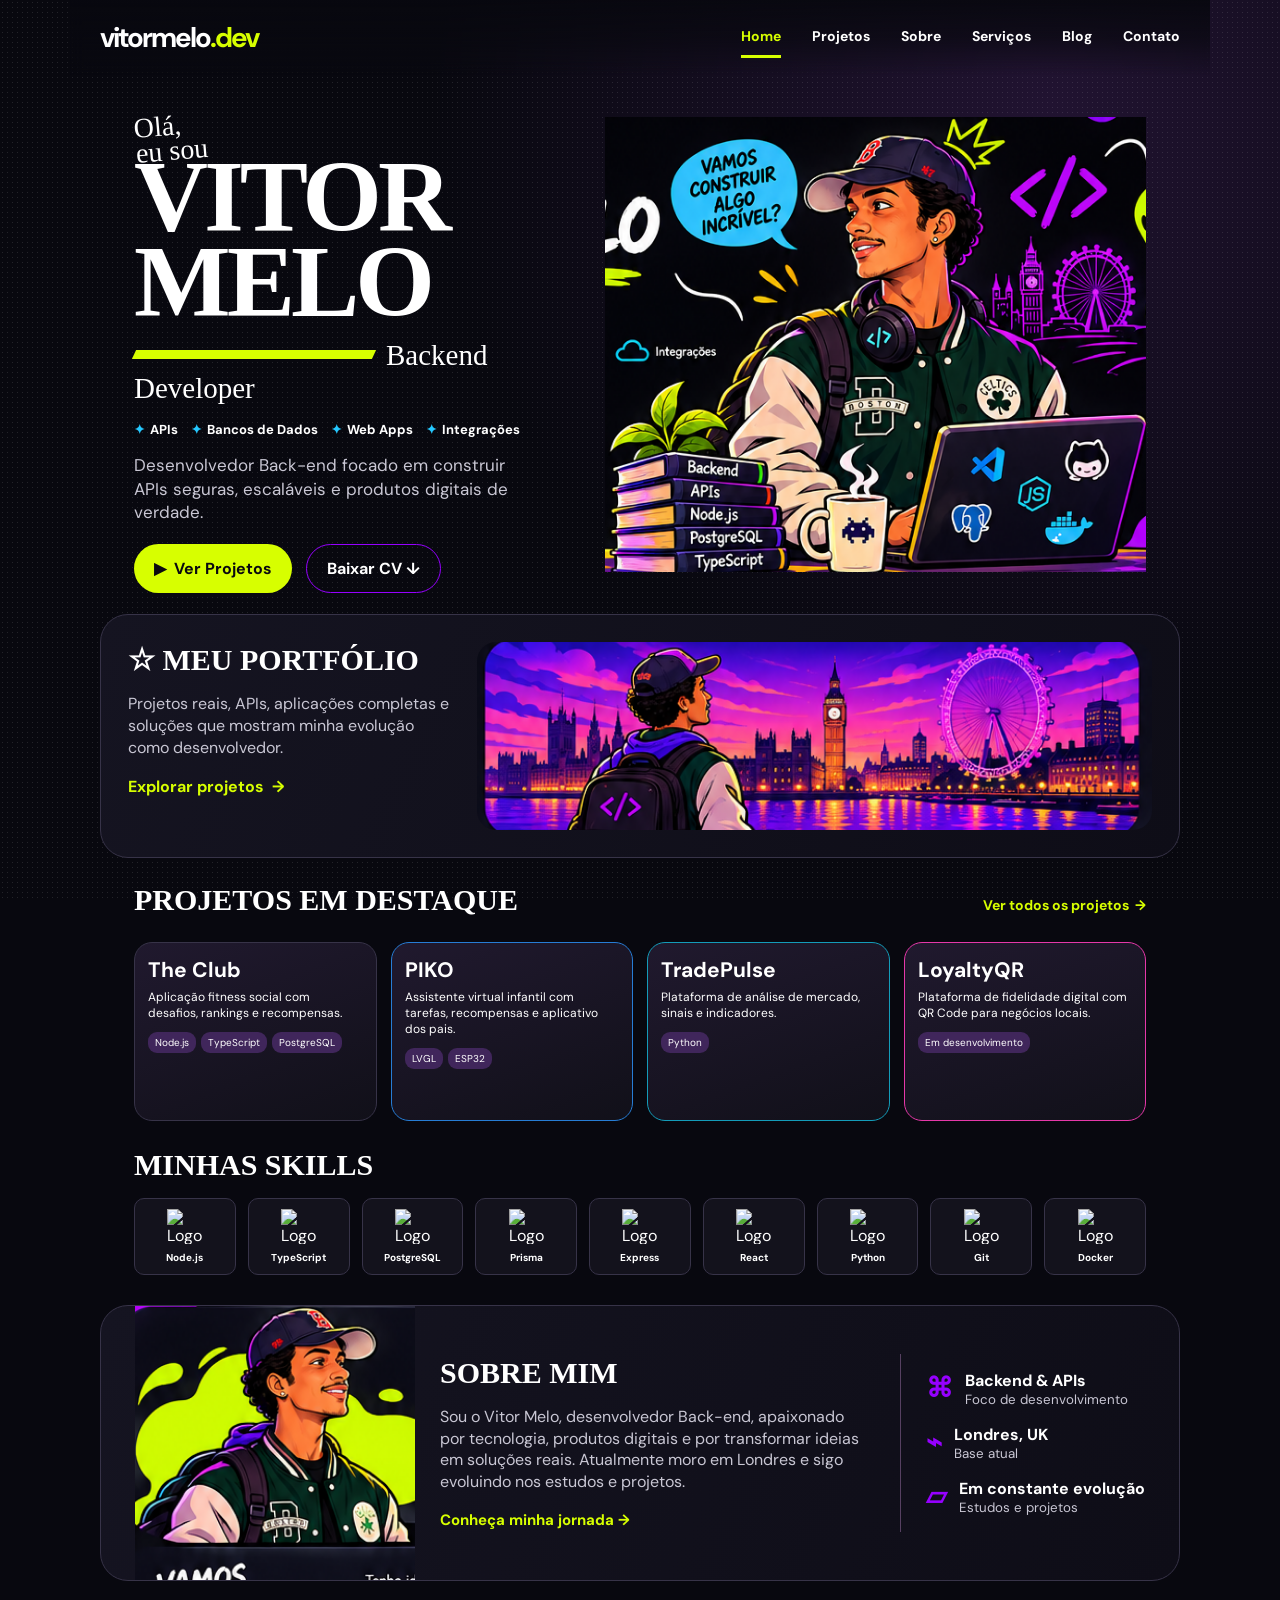
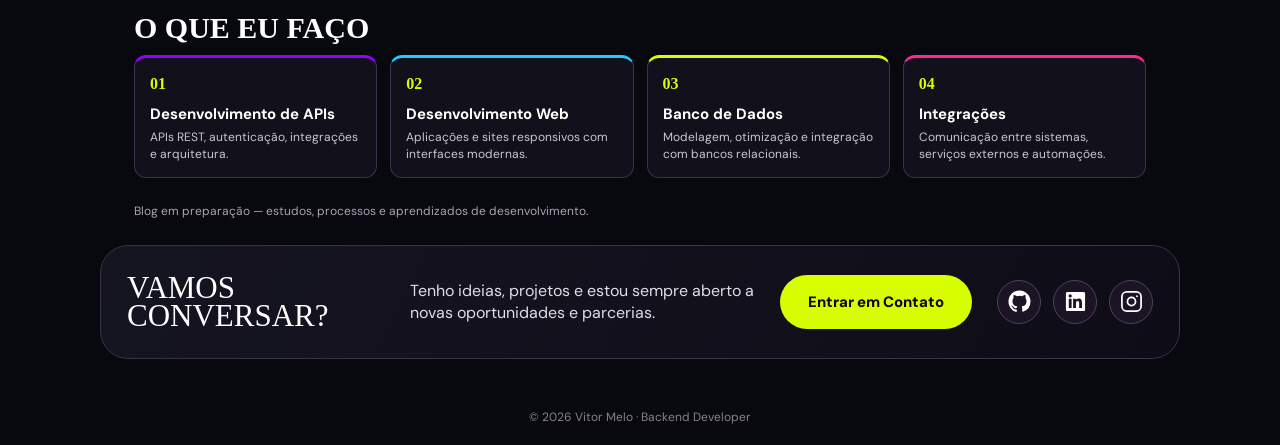
==== commit e9f3a6a8: "fix(portfolio): prevent about image cropping and add blog coming soon modal" ====
--- a/index.html
+++ b/index.html
@@ -1,6 +1,6 @@
 ﻿<!doctype html>
 <html lang="pt-BR"><head><meta charset="UTF-8"/><meta name="viewport" content="width=device-width,initial-scale=1"/><meta name="description" content="Vitor Melo — Backend Developer em Londres."/><title>Vitor Melo — Backend Developer</title><link rel="preconnect" href="https://fonts.googleapis.com"/><link rel="preconnect" href="https://fonts.gstatic.com" crossorigin/><link href="https://fonts.googleapis.com/css2?family=DM+Sans:wght@400;500;600;700&family=Permanent+Marker&display=swap" rel="stylesheet"/><link rel="stylesheet" href="styles.css"/></head>
-<body><a class="skip" href="#conteudo">Pular para conteúdo</a><header id="inicio"><a class="brand" href="#inicio">vitormelo<span>.dev</span></a><button class="menu" aria-controls="nav" aria-label="Abrir menu" aria-expanded="false">☰</button><nav id="nav"><a class="active" href="#inicio">Home</a><a href="#projetos">Projetos</a><a href="#sobre">Sobre</a><a href="#servicos">Serviços</a><a href="#blog">Blog</a><a href="#contato">Contato</a></nav></header>
+<body><a class="skip" href="#conteudo">Pular para conteúdo</a><header id="inicio"><a class="brand" href="#inicio">vitormelo<span>.dev</span></a><button class="menu" aria-controls="nav" aria-label="Abrir menu" aria-expanded="false">☰</button><nav id="nav"><a class="active" href="#inicio">Home</a><a href="#projetos">Projetos</a><a href="#sobre">Sobre</a><a href="#servicos">Serviços</a><a href="#blog" data-open-blog="true">Blog</a><a href="#contato">Contato</a></nav></header>
 <main id="conteudo"><section class="hero shell"><div class="hero-copy"><p class="hello">Olá,<br/>eu sou</p><h1>VITOR MELO</h1><p class="role">Backend Developer</p><ul class="capabilities"><li>APIs</li><li>Bancos de Dados</li><li>Web Apps</li><li>Integrações</li></ul><p class="intro">Desenvolvedor Back-end focado em construir APIs seguras, escaláveis e produtos digitais de verdade.</p><div class="actions"><a class="button lime" href="#projetos">▶ &nbsp;Ver Projetos</a><a class="button ghost" href="assets/Vitor-Melo-Backend-Developer.pdf" download>Baixar CV ↓</a></div></div><figure class="hero-art"><img src="assets/character/v2/vitor-hero.png" alt="Ilustração de Vitor Melo no notebook, com boné Boston e Londres ao fundo"/></figure></section>
 <section class="portfolio shell"><div><h2>☆ MEU PORTFÓLIO</h2><p>Projetos reais, APIs, aplicações completas e soluções que mostram minha evolução como desenvolvedor.</p><a href="#projetos">Explorar projetos &nbsp;→</a></div><img src="assets/london/v2/london-portfolio.png" alt="Ilustração de Vitor Melo diante do horizonte de Londres"/></section>
 <section class="projects shell" id="projetos"><div class="title-row"><h2>PROJETOS EM DESTAQUE</h2><a href="https://github.com/VitorDutraMelo" target="_blank" rel="noreferrer">Ver todos os projetos &nbsp;→</a></div><div id="projects-grid" class="project-grid"></div></section>
@@ -60,9 +60,25 @@
 </dialog>
 <script src="journey-content.js"></script>
 <script src="app.js"></script>
+<dialog id="blog-dialog" class="blog-dialog" aria-labelledby="blog-dialog-title">
+  <div class="blog-dialog-inner">
+    <button type="button" class="blog-dialog-close" aria-label="Fechar aviso do blog">×</button>
+
+    <svg class="blog-warning-icon" viewBox="0 0 100 100" aria-hidden="true">
+      <path d="M50 8 L96 88 Q98 93 92 93 H8 Q2 93 4 88 Z"
+            fill="#ff3b3b"/>
+      <rect x="46" y="34" width="8" height="30" rx="4" fill="#111111"/>
+      <circle cx="50" cy="76" r="5" fill="#111111"/>
+    </svg>
+
+    <h2 id="blog-dialog-title">EM BREVE!</h2>
+    <p>Em breve disponível para vocês!</p>
+  </div>
+</dialog>
 </body></html>
 
 
 
 
 
+
--- a/styles.css
+++ b/styles.css
@@ -479,3 +479,90 @@
     margin-top: 10px;
   }
 }
+
+/* VITORMELO BLOG MODAL AND ABOUT IMAGE FIX */
+
+/* Evita cortar o rosto na secao Sobre Mim */
+.about-visual {
+  height: auto;
+  min-height: 0;
+  overflow: visible;
+}
+
+.about-visual img {
+  display: block;
+  width: 100%;
+  height: auto;
+  max-height: none;
+  object-fit: contain;
+  object-position: center center;
+}
+
+.blog-dialog {
+  width: min(420px, calc(100% - 32px));
+  max-width: 420px;
+  max-height: calc(100dvh - 32px);
+  padding: 0;
+  border: 1px solid rgba(255,255,255,.18);
+  border-radius: 22px;
+  background: #15121e;
+  color: #fff;
+  box-shadow: 0 25px 90px rgba(0,0,0,.55);
+}
+
+.blog-dialog::backdrop {
+  background: rgba(0,0,0,.76);
+  backdrop-filter: blur(5px);
+}
+
+.blog-dialog-inner {
+  position: relative;
+  padding: 56px 28px 44px;
+  text-align: center;
+}
+
+.blog-dialog-close {
+  position: absolute;
+  top: 12px;
+  right: 14px;
+  border: 0;
+  background: transparent;
+  color: #fff;
+  font-size: 30px;
+  cursor: pointer;
+}
+
+.blog-warning-icon {
+  display: block;
+  width: 96px;
+  height: 96px;
+  margin: 0 auto 22px;
+}
+
+.blog-dialog h2 {
+  margin: 0 0 12px;
+  color: #fff;
+  font-size: clamp(28px, 6vw, 38px);
+}
+
+.blog-dialog p {
+  margin: 0;
+  color: #c8c3d0;
+  font-size: 17px;
+  line-height: 1.5;
+}
+
+@media (max-width: 768px) {
+  .about-visual {
+    width: 100%;
+    height: auto;
+    aspect-ratio: auto;
+  }
+
+  .about-visual img {
+    width: 100%;
+    height: auto;
+    aspect-ratio: auto;
+    object-fit: contain;
+  }
+}
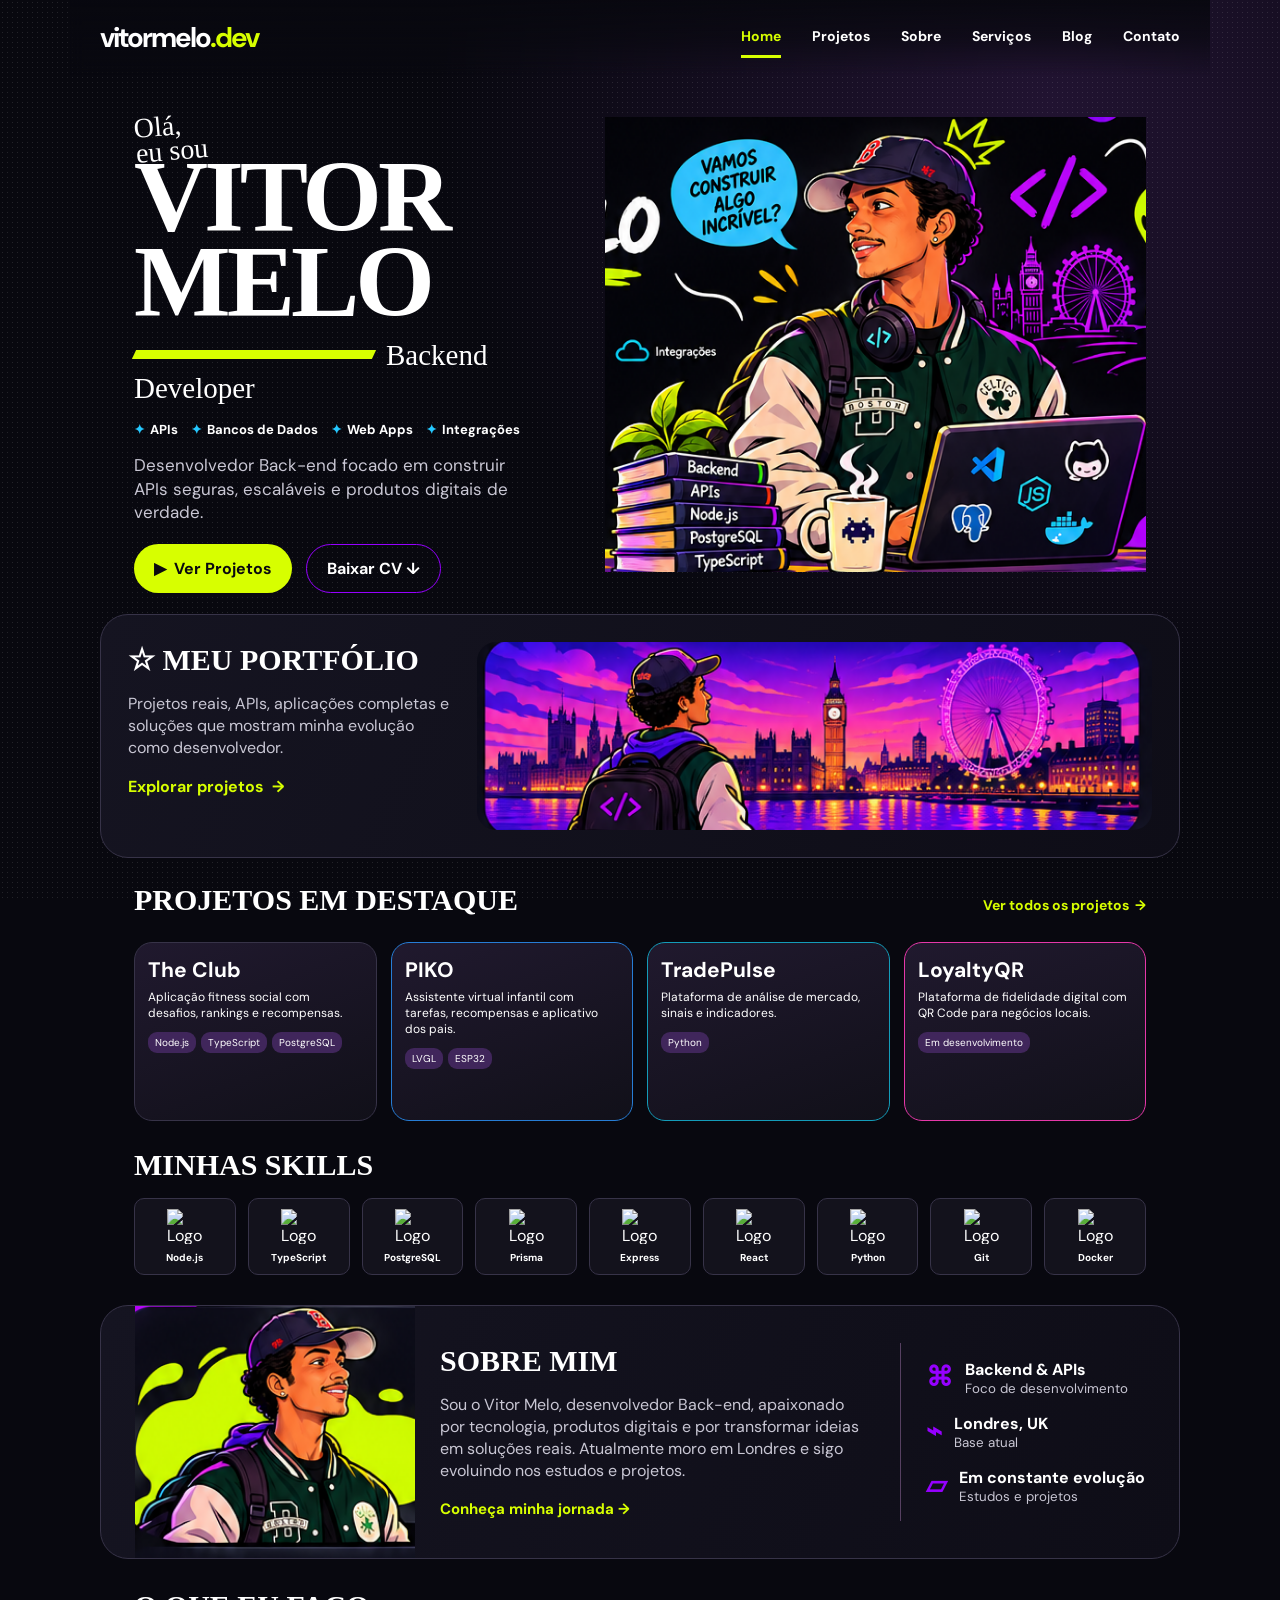
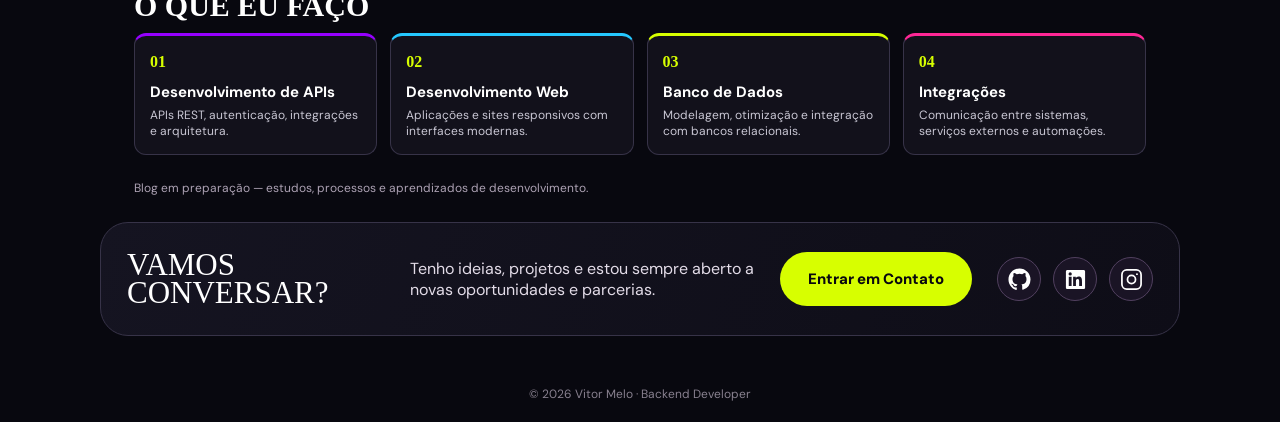
==== commit 6420a3a8: "feat(blog): add countdown transition to Dev Notes section" ====
--- a/index.html
+++ b/index.html
@@ -58,8 +58,6 @@
 
   </div>
 </dialog>
-<script src="journey-content.js"></script>
-<script src="app.js"></script>
 <dialog id="blog-dialog" class="blog-dialog" aria-labelledby="blog-dialog-title">
   <div class="blog-dialog-inner">
     <button type="button" class="blog-dialog-close" aria-label="Fechar aviso do blog">×</button>
@@ -75,6 +73,9 @@
     <p>Em breve disponível para vocês!</p>
   </div>
 </dialog>
+<script src="journey-content.js"></script>
+<script src="app.js"></script>
+
 </body></html>
 
 
@@ -82,3 +83,5 @@
 
 
 
+
+
--- a/styles.css
+++ b/styles.css
@@ -566,3 +566,17 @@
     object-fit: contain;
   }
 }
+
+/* ABOUT CHARACTER BOTTOM CLEANUP */
+.about-visual {
+  overflow: hidden;
+}
+
+.about-visual img {
+  display: block;
+  width: 100%;
+  height: auto;
+  clip-path: inset(0 0 8% 0);
+  margin-bottom: -8%;
+}
+
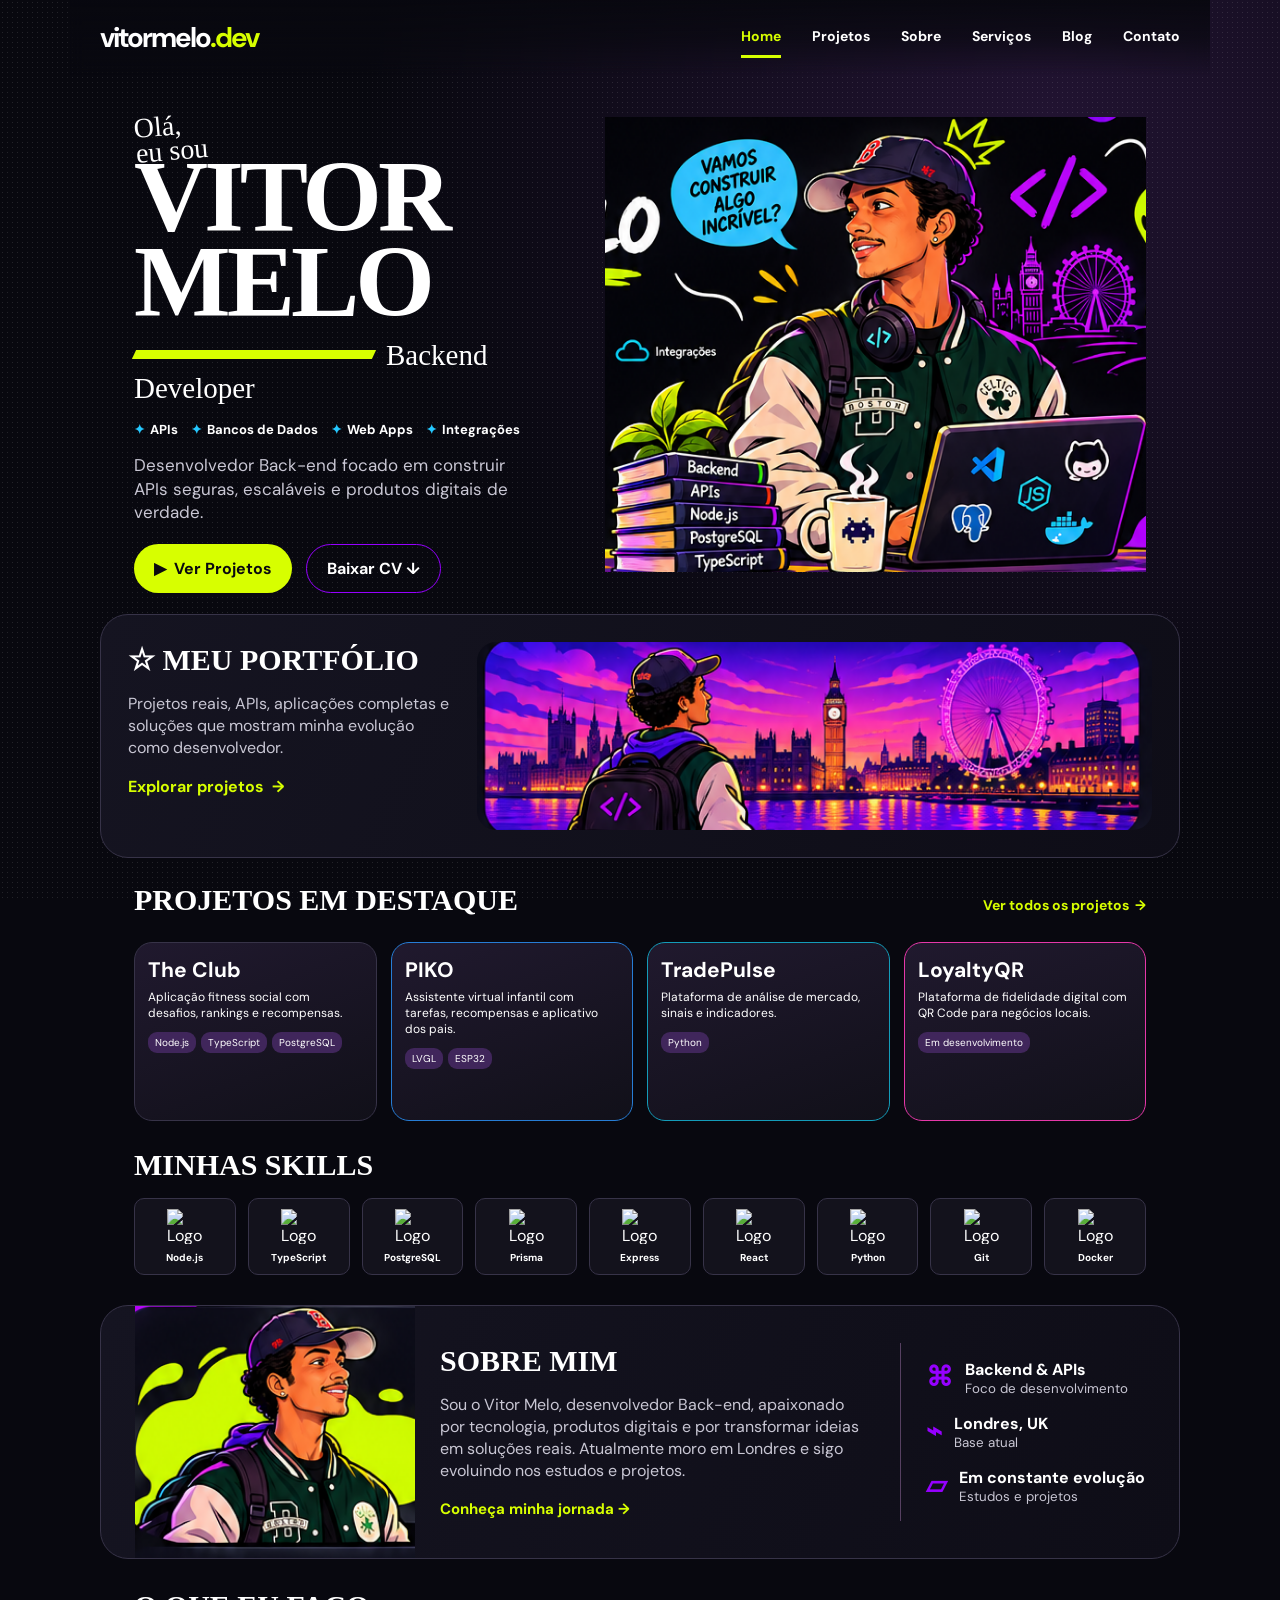
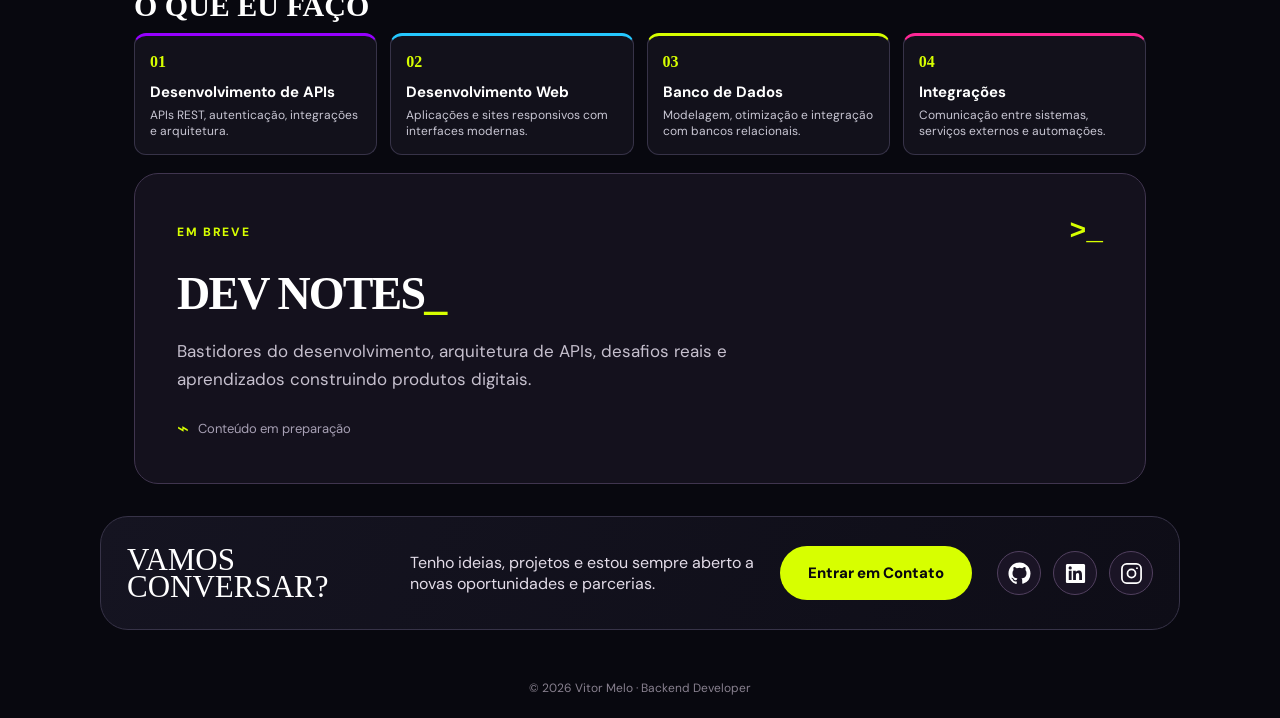
==== commit b7c1fd00: "feat(blog): complete countdown and Dev Notes transition" ====
--- a/index.html
+++ b/index.html
@@ -7,7 +7,26 @@
 <section class="skills shell"><h2>MINHAS SKILLS</h2><div id="technologies" class="technology-grid"></div></section>
 <section class="about shell" id="sobre"><div class="about-visual"><img src="assets/character/v2/vitor-about.png" alt="Ilustração de Vitor Melo"/></div><div class="about-copy"><h2>SOBRE MIM</h2><p>Sou o Vitor Melo, desenvolvedor Back-end, apaixonado por tecnologia, produtos digitais e por transformar ideias em soluções reais. Atualmente moro em Londres e sigo evoluindo nos estudos e projetos.</p><button type="button" id="open-journey" class="journey-trigger" aria-haspopup="dialog" aria-controls="journey-dialog">Conheça minha jornada →</button></div><ul class="about-facts"><li><b>⌘</b><span>Backend & APIs<small>Foco de desenvolvimento</small></span></li><li><b>⌁</b><span>Londres, UK<small>Base atual</small></span></li><li><b>▱</b><span>Em constante evolução<small>Estudos e projetos</small></span></li></ul></section>
 <section class="services shell" id="servicos"><h2>O QUE EU FAÇO</h2><div><article><b>01</b><h3>Desenvolvimento de APIs</h3><p>APIs REST, autenticação, integrações e arquitetura.</p></article><article><b>02</b><h3>Desenvolvimento Web</h3><p>Aplicações e sites responsivos com interfaces modernas.</p></article><article><b>03</b><h3>Banco de Dados</h3><p>Modelagem, otimização e integração com bancos relacionais.</p></article><article><b>04</b><h3>Integrações</h3><p>Comunicação entre sistemas, serviços externos e automações.</p></article></div></section>
-<section class="blog shell" id="blog">Blog em preparação — estudos, processos e aprendizados de desenvolvimento.</section><section class="contact shell" id="contato"><h2>VAMOS<br/>CONVERSAR?</h2><p>Tenho ideias, projetos e estou sempre aberto a novas oportunidades e parcerias.</p><a class="button lime" href="https://wa.me/447771223604" target="_blank" rel="noopener noreferrer">Entrar em Contato</a><div class="social">
+<section class="blog shell" id="blog">
+  <div class="dev-notes-card">
+    <div class="dev-notes-top">
+      <span class="dev-notes-status">EM BREVE</span>
+      <span class="dev-notes-terminal" aria-hidden="true">&gt;_</span>
+    </div>
+
+    <h2>DEV NOTES<span>_</span></h2>
+
+    <p>
+      Bastidores do desenvolvimento, arquitetura de APIs,
+      desafios reais e aprendizados construindo produtos digitais.
+    </p>
+
+    <div class="dev-notes-footer">
+      <span aria-hidden="true">⌁</span>
+      Conteúdo em preparação
+    </div>
+  </div>
+</section><section class="contact shell" id="contato"><h2>VAMOS<br/>CONVERSAR?</h2><p>Tenho ideias, projetos e estou sempre aberto a novas oportunidades e parcerias.</p><a class="button lime" href="https://wa.me/447771223604" target="_blank" rel="noopener noreferrer">Entrar em Contato</a><div class="social">
   <a href="https://github.com/VitorDutraMelo" target="_blank" rel="noopener noreferrer" aria-label="GitHub" title="GitHub"><svg viewBox="0 0 24 24" fill="currentColor" aria-hidden="true">
 <path d="M12 .5C5.65.5.5 5.65.5 12c0 5.08 3.29 9.39 7.86 10.91.57.1.78-.25.78-.55v-2.14c-3.2.7-3.87-1.36-3.87-1.36-.52-1.33-1.28-1.69-1.28-1.69-1.05-.72.08-.7.08-.7 1.16.08 1.77 1.19 1.77 1.19 1.03 1.76 2.7 1.25 3.36.96.1-.75.4-1.25.73-1.54-2.56-.29-5.25-1.28-5.25-5.69 0-1.26.45-2.29 1.18-3.1-.12-.29-.51-1.47.11-3.06 0 0 .96-.31 3.16 1.18a11 11 0 0 1 5.75 0c2.2-1.49 3.16-1.18 3.16-1.18.62 1.59.23 2.77.11 3.06.74.81 1.18 1.84 1.18 3.1 0 4.42-2.7 5.4-5.27 5.69.41.35.77 1.03.77 2.08v3.08c0 .31.21.66.79.55A11.51 11.51 0 0 0 23.5 12C23.5 5.65 18.35.5 12 .5Z"/>
 </svg></a>
@@ -58,6 +77,7 @@
 
   </div>
 </dialog>
+
 <dialog id="blog-dialog" class="blog-dialog" aria-labelledby="blog-dialog-title">
   <div class="blog-dialog-inner">
     <button type="button" class="blog-dialog-close" aria-label="Fechar aviso do blog">×</button>
@@ -71,6 +91,10 @@
 
     <h2 id="blog-dialog-title">EM BREVE!</h2>
     <p>Em breve disponível para vocês!</p>
+    <div class="blog-countdown" aria-live="off">
+      <strong id="blog-countdown-value">3</strong>
+      <small>Redirecionando para DEV NOTES_</small>
+    </div>
   </div>
 </dialog>
 <script src="journey-content.js"></script>
@@ -85,3 +109,4 @@
 
 
 
+
--- a/styles.css
+++ b/styles.css
@@ -580,3 +580,100 @@
   margin-bottom: -8%;
 }
 
+
+/* DEV NOTES EXPERIENCE V1 */
+
+.blog {
+  scroll-margin-top: 110px;
+  padding-top: 18px;
+  padding-bottom: 22px;
+}
+
+.dev-notes-card {
+  border: 1px solid #40354f;
+  border-radius: 24px;
+  padding: clamp(24px, 4vw, 42px);
+  background: #14111d;
+  color: #fff;
+}
+
+.dev-notes-top {
+  display: flex;
+  justify-content: space-between;
+  align-items: center;
+  margin-bottom: 20px;
+}
+
+.dev-notes-status {
+  color: #d7ff00;
+  font-size: 12px;
+  font-weight: 800;
+  letter-spacing: .14em;
+}
+
+.dev-notes-terminal {
+  color: #d7ff00;
+  font-family: monospace;
+  font-size: 28px;
+  font-weight: 800;
+}
+
+.dev-notes-card h2 {
+  margin: 0 0 16px;
+  color: #fff;
+  font-size: clamp(30px, 5vw, 46px);
+  letter-spacing: -.04em;
+}
+
+.dev-notes-card h2 span {
+  color: #d7ff00;
+}
+
+.dev-notes-card p {
+  max-width: 620px;
+  color: #c6c0ce;
+  font-size: clamp(15px, 2vw, 17px);
+  line-height: 1.65;
+}
+
+.dev-notes-footer {
+  display: flex;
+  align-items: center;
+  gap: 9px;
+  margin-top: 22px;
+  color: #a7a0b4;
+  font-size: 13px;
+}
+
+.dev-notes-footer span {
+  color: #d7ff00;
+  font-size: 20px;
+}
+
+.blog-countdown {
+  display: flex;
+  flex-direction: column;
+  align-items: center;
+  gap: 6px;
+  margin-top: 22px;
+}
+
+.blog-countdown strong {
+  color: #d7ff00;
+  font-size: 52px;
+  line-height: 1;
+  font-weight: 900;
+  font-variant-numeric: tabular-nums;
+}
+
+.blog-countdown small {
+  color: #a9a1b7;
+  font-size: 12px;
+  letter-spacing: .02em;
+}
+
+@media (prefers-reduced-motion: reduce) {
+  html {
+    scroll-behavior: auto;
+  }
+}
